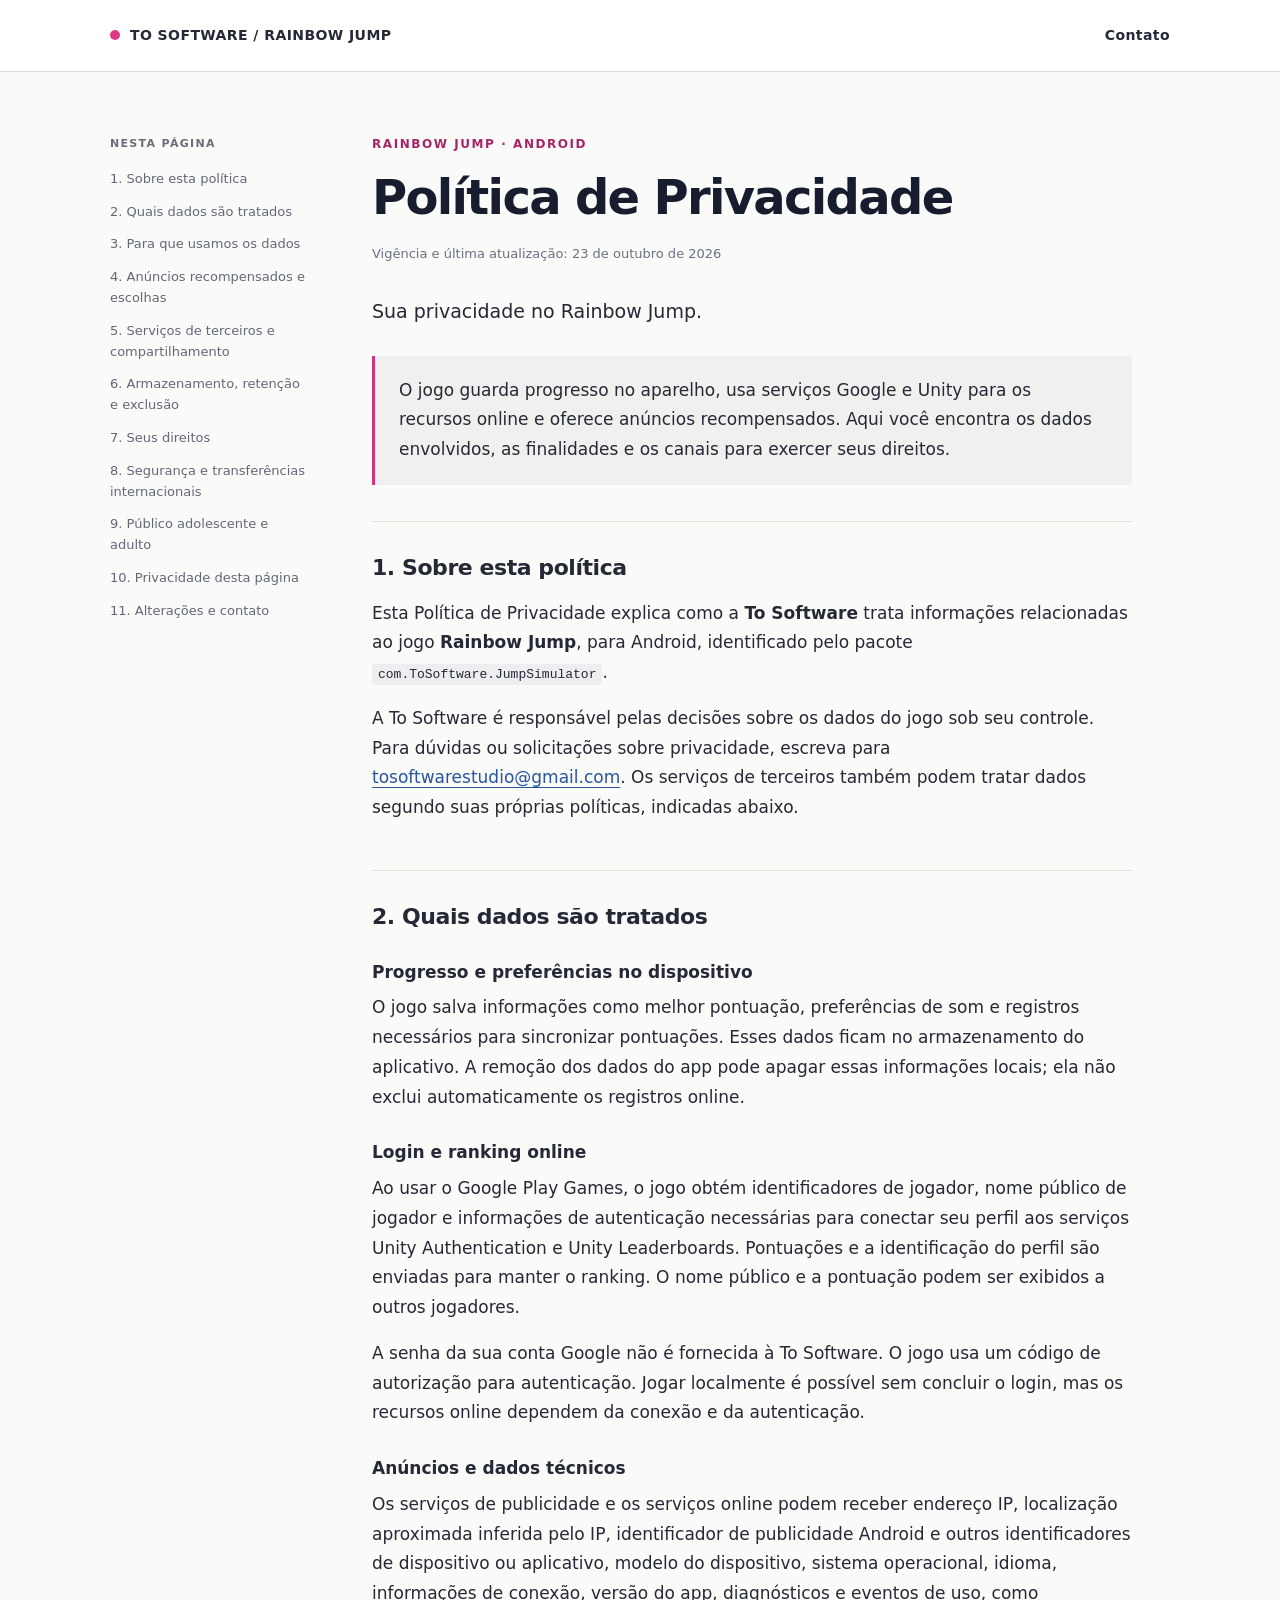
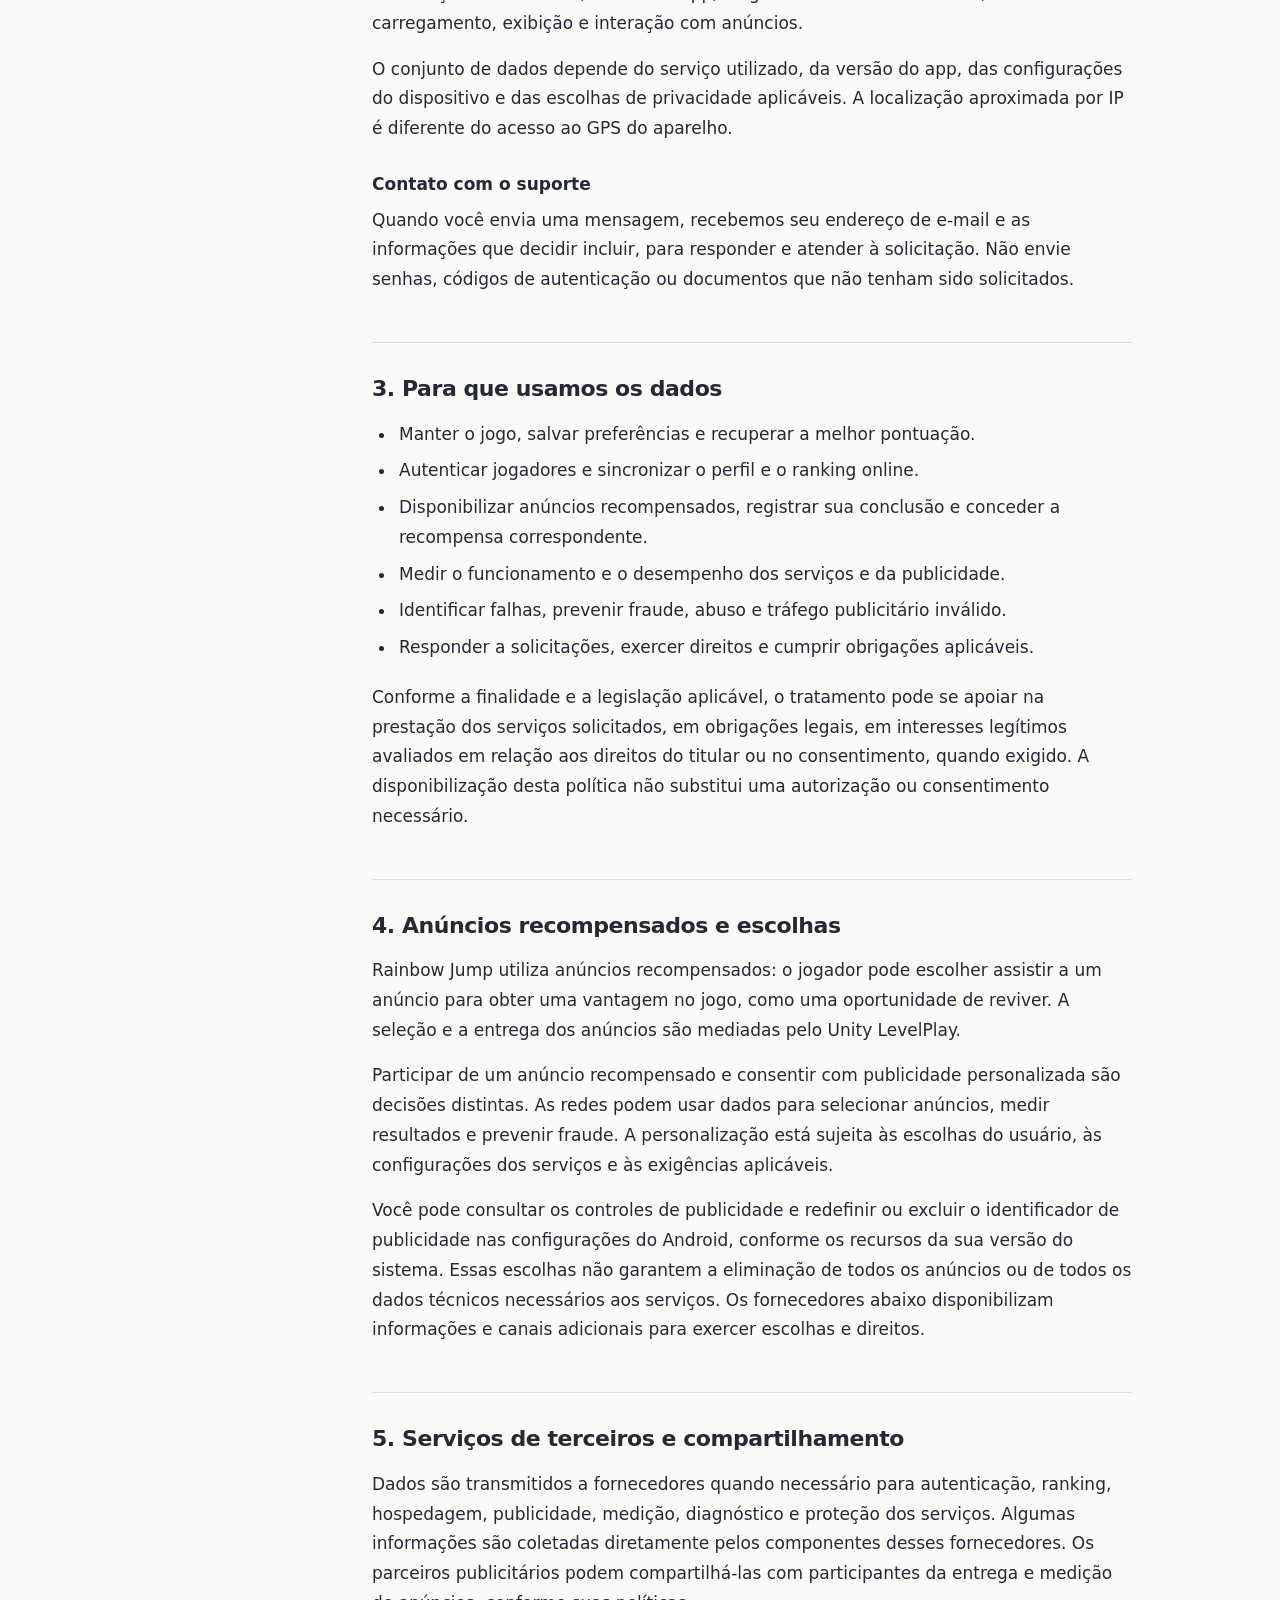
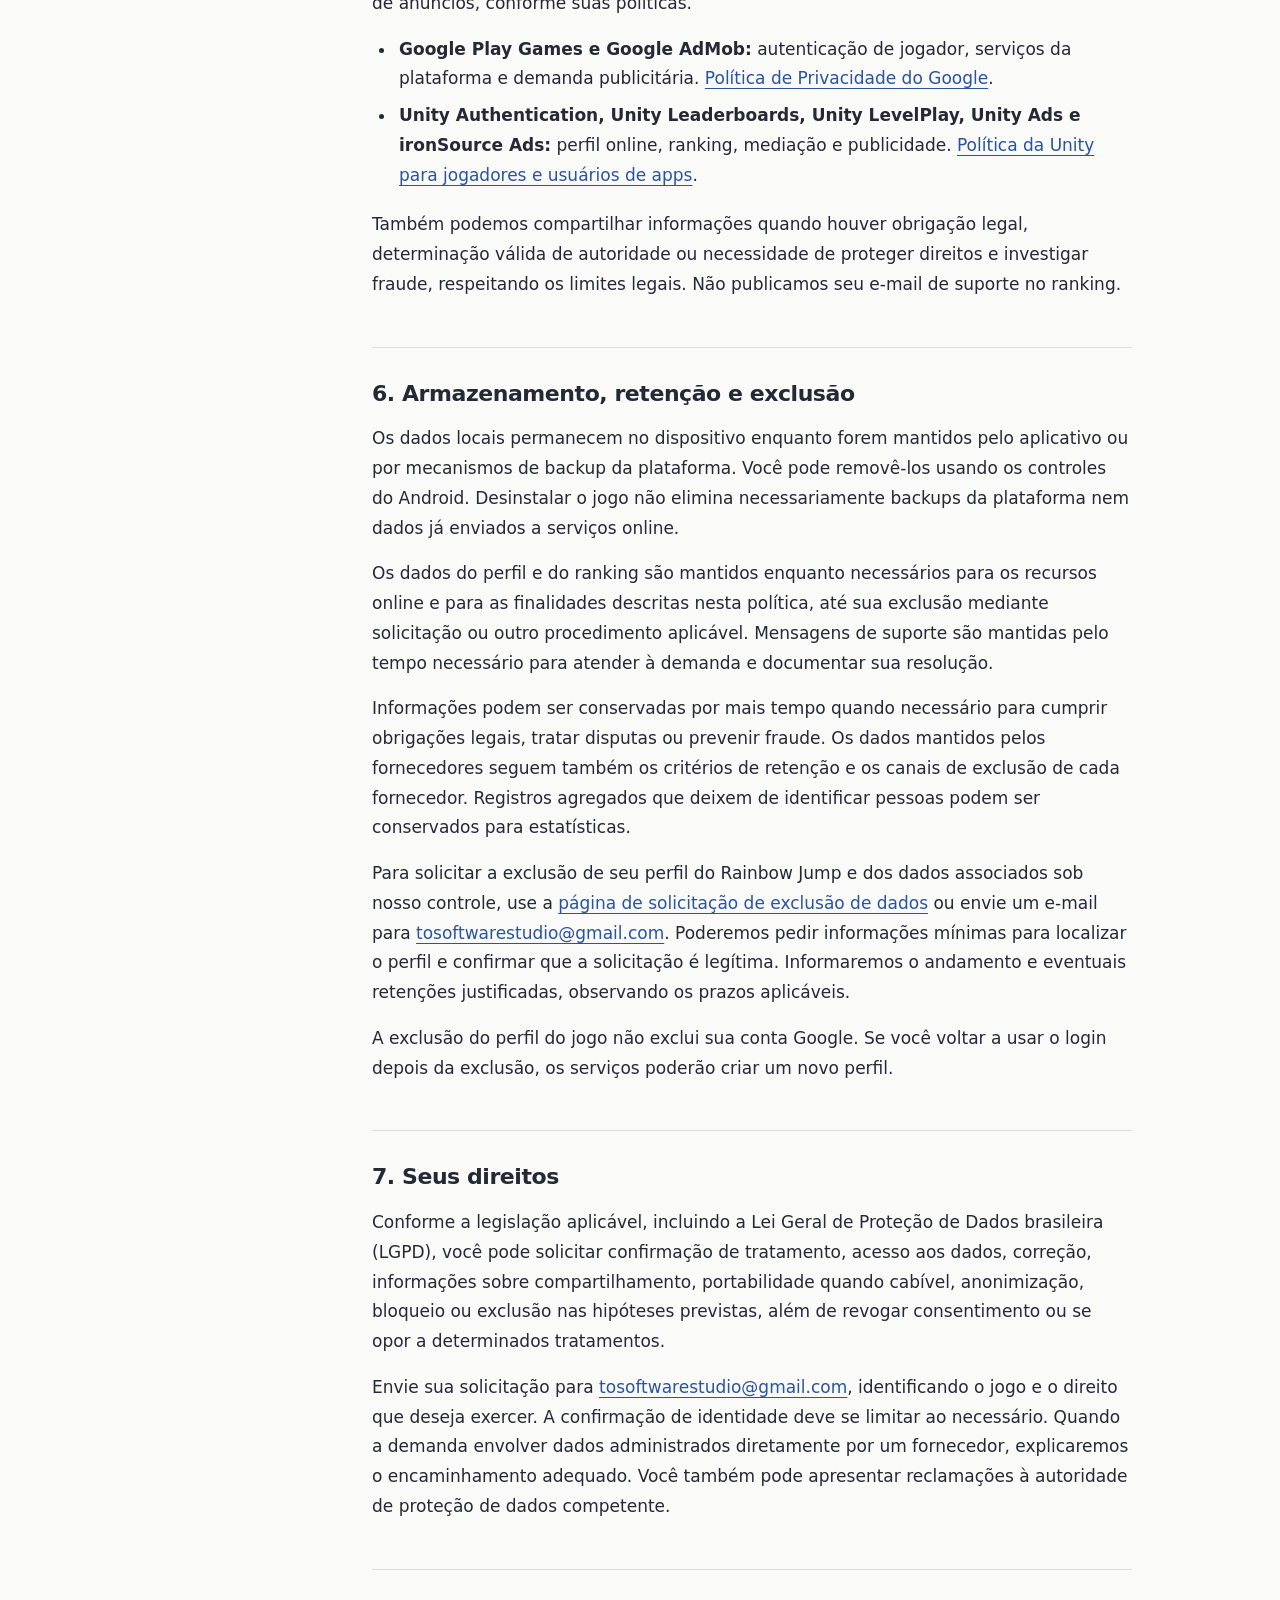
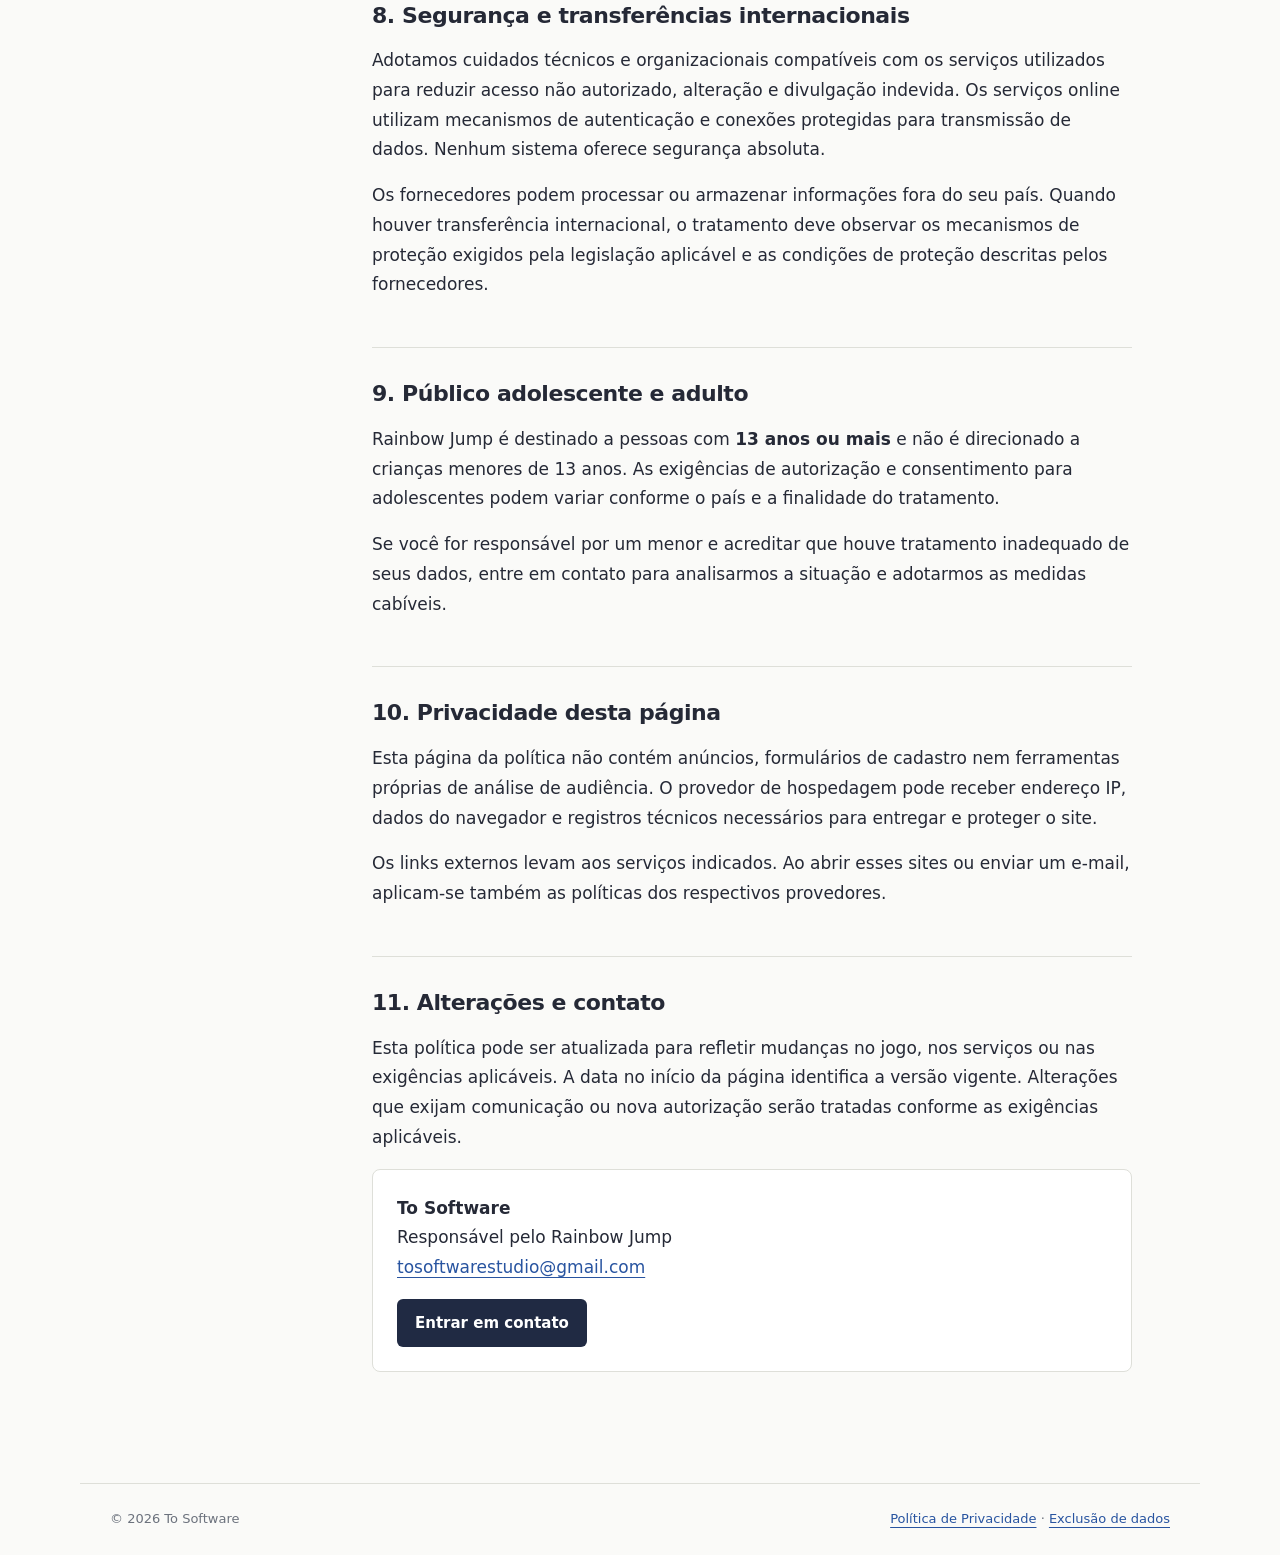
==== index.html @ 2dd80002 "Publish Rainbow Jump privacy policy" ====
<!doctype html><html lang="pt-BR"><head><meta charset="utf-8"><link rel="canonical" href="https://tosoftwarestudio.github.io/rainbow-jump-privacy/"><meta name="viewport" content="width=device-width,initial-scale=1"><meta name="description" content="Política de Privacidade do Rainbow Jump, da To Software. Informações sobre dados, anúncios, login, ranking e exclusão."><meta name="color-scheme" content="light"><title>Política de Privacidade — Rainbow Jump | To Software</title><style>*{box-sizing:border-box}html{scroll-behavior:smooth;scroll-padding-top:24px}body{margin:0;background:#fafaf8;color:#252936;font:17px/1.75 system-ui,-apple-system,BlinkMacSystemFont,"Segoe UI",sans-serif}a{color:#2854a0;text-underline-offset:4px;overflow-wrap:anywhere}a:hover{color:#a62569}a:focus-visible{outline:3px solid #c9277d;outline-offset:4px}header{border-bottom:1px solid #dddeda;background:#fff}.brand{max-width:1120px;margin:auto;padding:23px 30px;display:flex;justify-content:space-between;gap:20px;align-items:center;font-size:14px}.brand>a{color:#252936;text-decoration:none;font-weight:750;letter-spacing:.03em}.dot{display:inline-block;width:10px;height:10px;border-radius:50%;background:#df3989;margin-right:10px}.layout{max-width:1120px;margin:auto;padding:62px 30px 80px;display:grid;grid-template-columns:200px minmax(0,1fr);gap:62px}aside{font-size:13px}aside nav{position:sticky;top:30px}aside p{color:#686d78;font-size:11px;font-weight:700;letter-spacing:.12em;text-transform:uppercase}aside a{display:block;color:#626878;text-decoration:none;margin:12px 0;line-height:1.6}main{max-width:760px;min-width:0}.eyebrow{font-size:12px;letter-spacing:.13em;text-transform:uppercase;font-weight:700;color:#a62569}h1{font-size:clamp(32px,5vw,48px);line-height:1.15;letter-spacing:-.035em;margin:15px 0 18px;color:#171d2e}h2{font-size:22px;line-height:1.35;letter-spacing:-.02em;margin:0 0 16px}h3{font-size:17px;margin:26px 0 6px}.updated{font-size:13px;color:#697080;margin-bottom:30px}.intro{font-size:19px;line-height:1.7}.summary{padding:20px 24px;background:#f0f1ee;border-left:3px solid #cf367f;margin:28px 0 36px}.summary p{margin:0}section{padding:31px 0;border-top:1px solid #dedfd9}p{margin:0 0 16px}ul,ol{padding-left:24px;margin:12px 0 20px}li{padding-left:3px;margin:7px 0}code{font-size:13px;overflow-wrap:anywhere;background:#edeef0;padding:3px 6px;border-radius:4px}.contact{background:#fff;border:1px solid #dedfd9;padding:24px;border-radius:8px}.button{display:inline-block;background:#202a43;color:white!important;padding:11px 18px;border-radius:6px;text-decoration:none;font-size:15px;font-weight:650}.small{font-size:14px;color:#656c78}footer{max-width:1120px;margin:auto;padding:24px 30px;border-top:1px solid #dedfd9;color:#6c727d;font-size:13px;display:flex;justify-content:space-between;gap:20px;flex-wrap:wrap}@media(max-width:800px){.layout{grid-template-columns:1fr;gap:22px;padding-top:34px}aside nav{position:static;display:flex;gap:8px 18px;flex-wrap:wrap}aside p{width:100%;margin-bottom:0}aside a{margin:0;font-size:12px}h2{font-size:21px}.brand{align-items:flex-start}.intro{font-size:18px}}@media(max-width:420px){.brand,.layout,footer{padding-left:20px;padding-right:20px}body{font-size:16px}.brand{font-size:12px}.summary{padding:16px}h1{font-size:35px}.contact{padding:18px}}@media(prefers-reduced-motion:reduce){html{scroll-behavior:auto}}@media print{body{background:#fff;color:#000;font-size:11pt}aside{display:none}.layout{display:block;padding:20px}main{max-width:none}section{break-inside:avoid}.button{background:none;color:#000!important}header,footer{background:#fff}}</style></head><body><header><div class="brand"><a href="/rainbow-jump-privacy/"><span class="dot" aria-hidden="true"></span>TO SOFTWARE <span aria-hidden="true">/</span> RAINBOW JUMP</a><a href="mailto:tosoftwarestudio@gmail.com">Contato</a></div></header><div class="layout"><aside><nav aria-label="Nesta página"><p>Nesta página</p><a href="#responsavel">1. Sobre esta política</a><a href="#dados">2. Quais dados são tratados</a><a href="#finalidades">3. Para que usamos os dados</a><a href="#anuncios">4. Anúncios recompensados e escolhas</a><a href="#terceiros">5. Serviços de terceiros e compartilhamento</a><a href="#retencao">6. Armazenamento, retenção e exclusão</a><a href="#direitos">7. Seus direitos</a><a href="#seguranca">8. Segurança e transferências internacionais</a><a href="#idade">9. Público adolescente e adulto</a><a href="#pagina">10. Privacidade desta página</a><a href="#alteracoes">11. Alterações e contato</a></nav></aside><main id="conteudo"><div class="eyebrow">Rainbow Jump · Android</div><h1>Política de Privacidade</h1><p class="updated">Vigência e última atualização: <time datetime="2026-10-23">23 de outubro de 2026</time></p><p class="intro">Sua privacidade no Rainbow Jump.</p><div class="summary"><p>O jogo guarda progresso no aparelho, usa serviços Google e Unity para os recursos online e oferece anúncios recompensados. Aqui você encontra os dados envolvidos, as finalidades e os canais para exercer seus direitos.</p></div><section id="responsavel"><h2>1. Sobre esta política</h2><p>Esta Política de Privacidade explica como a <strong>To Software</strong> trata informações relacionadas ao jogo <strong>Rainbow Jump</strong>, para Android, identificado pelo pacote <code>com.ToSoftware.JumpSimulator</code>.</p><p>A To Software é responsável pelas decisões sobre os dados do jogo sob seu controle. Para dúvidas ou solicitações sobre privacidade, escreva para <a href="mailto:tosoftwarestudio@gmail.com">tosoftwarestudio@gmail.com</a>. Os serviços de terceiros também podem tratar dados segundo suas próprias políticas, indicadas abaixo.</p></section><section id="dados"><h2>2. Quais dados são tratados</h2><h3>Progresso e preferências no dispositivo</h3><p>O jogo salva informações como melhor pontuação, preferências de som e registros necessários para sincronizar pontuações. Esses dados ficam no armazenamento do aplicativo. A remoção dos dados do app pode apagar essas informações locais; ela não exclui automaticamente os registros online.</p><h3>Login e ranking online</h3><p>Ao usar o Google Play Games, o jogo obtém identificadores de jogador, nome público de jogador e informações de autenticação necessárias para conectar seu perfil aos serviços Unity Authentication e Unity Leaderboards. Pontuações e a identificação do perfil são enviadas para manter o ranking. O nome público e a pontuação podem ser exibidos a outros jogadores.</p><p>A senha da sua conta Google não é fornecida à To Software. O jogo usa um código de autorização para autenticação. Jogar localmente é possível sem concluir o login, mas os recursos online dependem da conexão e da autenticação.</p><h3>Anúncios e dados técnicos</h3><p>Os serviços de publicidade e os serviços online podem receber endereço IP, localização aproximada inferida pelo IP, identificador de publicidade Android e outros identificadores de dispositivo ou aplicativo, modelo do dispositivo, sistema operacional, idioma, informações de conexão, versão do app, diagnósticos e eventos de uso, como carregamento, exibição e interação com anúncios.</p><p>O conjunto de dados depende do serviço utilizado, da versão do app, das configurações do dispositivo e das escolhas de privacidade aplicáveis. A localização aproximada por IP é diferente do acesso ao GPS do aparelho.</p><h3>Contato com o suporte</h3><p>Quando você envia uma mensagem, recebemos seu endereço de e-mail e as informações que decidir incluir, para responder e atender à solicitação. Não envie senhas, códigos de autenticação ou documentos que não tenham sido solicitados.</p></section><section id="finalidades"><h2>3. Para que usamos os dados</h2><ul><li>Manter o jogo, salvar preferências e recuperar a melhor pontuação.</li><li>Autenticar jogadores e sincronizar o perfil e o ranking online.</li><li>Disponibilizar anúncios recompensados, registrar sua conclusão e conceder a recompensa correspondente.</li><li>Medir o funcionamento e o desempenho dos serviços e da publicidade.</li><li>Identificar falhas, prevenir fraude, abuso e tráfego publicitário inválido.</li><li>Responder a solicitações, exercer direitos e cumprir obrigações aplicáveis.</li></ul><p>Conforme a finalidade e a legislação aplicável, o tratamento pode se apoiar na prestação dos serviços solicitados, em obrigações legais, em interesses legítimos avaliados em relação aos direitos do titular ou no consentimento, quando exigido. A disponibilização desta política não substitui uma autorização ou consentimento necessário.</p></section><section id="anuncios"><h2>4. Anúncios recompensados e escolhas</h2><p>Rainbow Jump utiliza anúncios recompensados: o jogador pode escolher assistir a um anúncio para obter uma vantagem no jogo, como uma oportunidade de reviver. A seleção e a entrega dos anúncios são mediadas pelo Unity LevelPlay.</p><p>Participar de um anúncio recompensado e consentir com publicidade personalizada são decisões distintas. As redes podem usar dados para selecionar anúncios, medir resultados e prevenir fraude. A personalização está sujeita às escolhas do usuário, às configurações dos serviços e às exigências aplicáveis.</p><p>Você pode consultar os controles de publicidade e redefinir ou excluir o identificador de publicidade nas configurações do Android, conforme os recursos da sua versão do sistema. Essas escolhas não garantem a eliminação de todos os anúncios ou de todos os dados técnicos necessários aos serviços. Os fornecedores abaixo disponibilizam informações e canais adicionais para exercer escolhas e direitos.</p></section><section id="terceiros"><h2>5. Serviços de terceiros e compartilhamento</h2><p>Dados são transmitidos a fornecedores quando necessário para autenticação, ranking, hospedagem, publicidade, medição, diagnóstico e proteção dos serviços. Algumas informações são coletadas diretamente pelos componentes desses fornecedores. Os parceiros publicitários podem compartilhá-las com participantes da entrega e medição de anúncios, conforme suas políticas.</p><ul><li><strong>Google Play Games e Google AdMob:</strong> autenticação de jogador, serviços da plataforma e demanda publicitária. <a href="https://policies.google.com/privacy">Política de Privacidade do Google</a>.</li><li><strong>Unity Authentication, Unity Leaderboards, Unity LevelPlay, Unity Ads e ironSource Ads:</strong> perfil online, ranking, mediação e publicidade. <a href="https://unity.com/legal/game-player-and-app-user-privacy-policy">Política da Unity para jogadores e usuários de apps</a>.</li></ul><p>Também podemos compartilhar informações quando houver obrigação legal, determinação válida de autoridade ou necessidade de proteger direitos e investigar fraude, respeitando os limites legais. Não publicamos seu e-mail de suporte no ranking.</p></section><section id="retencao"><h2>6. Armazenamento, retenção e exclusão</h2><p>Os dados locais permanecem no dispositivo enquanto forem mantidos pelo aplicativo ou por mecanismos de backup da plataforma. Você pode removê-los usando os controles do Android. Desinstalar o jogo não elimina necessariamente backups da plataforma nem dados já enviados a serviços online.</p><p>Os dados do perfil e do ranking são mantidos enquanto necessários para os recursos online e para as finalidades descritas nesta política, até sua exclusão mediante solicitação ou outro procedimento aplicável. Mensagens de suporte são mantidas pelo tempo necessário para atender à demanda e documentar sua resolução.</p><p>Informações podem ser conservadas por mais tempo quando necessário para cumprir obrigações legais, tratar disputas ou prevenir fraude. Os dados mantidos pelos fornecedores seguem também os critérios de retenção e os canais de exclusão de cada fornecedor. Registros agregados que deixem de identificar pessoas podem ser conservados para estatísticas.</p><p>Para solicitar a exclusão de seu perfil do Rainbow Jump e dos dados associados sob nosso controle, use a <a href="/rainbow-jump-privacy/exclusao-de-dados/">página de solicitação de exclusão de dados</a> ou envie um e-mail para <a href="mailto:tosoftwarestudio@gmail.com?subject=Rainbow%20Jump%20-%20Exclus%C3%A3o%20de%20dados">tosoftwarestudio@gmail.com</a>. Poderemos pedir informações mínimas para localizar o perfil e confirmar que a solicitação é legítima. Informaremos o andamento e eventuais retenções justificadas, observando os prazos aplicáveis.</p><p>A exclusão do perfil do jogo não exclui sua conta Google. Se você voltar a usar o login depois da exclusão, os serviços poderão criar um novo perfil.</p></section><section id="direitos"><h2>7. Seus direitos</h2><p>Conforme a legislação aplicável, incluindo a Lei Geral de Proteção de Dados brasileira (LGPD), você pode solicitar confirmação de tratamento, acesso aos dados, correção, informações sobre compartilhamento, portabilidade quando cabível, anonimização, bloqueio ou exclusão nas hipóteses previstas, além de revogar consentimento ou se opor a determinados tratamentos.</p><p>Envie sua solicitação para <a href="mailto:tosoftwarestudio@gmail.com">tosoftwarestudio@gmail.com</a>, identificando o jogo e o direito que deseja exercer. A confirmação de identidade deve se limitar ao necessário. Quando a demanda envolver dados administrados diretamente por um fornecedor, explicaremos o encaminhamento adequado. Você também pode apresentar reclamações à autoridade de proteção de dados competente.</p></section><section id="seguranca"><h2>8. Segurança e transferências internacionais</h2><p>Adotamos cuidados técnicos e organizacionais compatíveis com os serviços utilizados para reduzir acesso não autorizado, alteração e divulgação indevida. Os serviços online utilizam mecanismos de autenticação e conexões protegidas para transmissão de dados. Nenhum sistema oferece segurança absoluta.</p><p>Os fornecedores podem processar ou armazenar informações fora do seu país. Quando houver transferência internacional, o tratamento deve observar os mecanismos de proteção exigidos pela legislação aplicável e as condições de proteção descritas pelos fornecedores.</p></section><section id="idade"><h2>9. Público adolescente e adulto</h2><p>Rainbow Jump é destinado a pessoas com <strong>13 anos ou mais</strong> e não é direcionado a crianças menores de 13 anos. As exigências de autorização e consentimento para adolescentes podem variar conforme o país e a finalidade do tratamento.</p><p>Se você for responsável por um menor e acreditar que houve tratamento inadequado de seus dados, entre em contato para analisarmos a situação e adotarmos as medidas cabíveis.</p></section><section id="pagina"><h2>10. Privacidade desta página</h2><p>Esta página da política não contém anúncios, formulários de cadastro nem ferramentas próprias de análise de audiência. O provedor de hospedagem pode receber endereço IP, dados do navegador e registros técnicos necessários para entregar e proteger o site.</p><p>Os links externos levam aos serviços indicados. Ao abrir esses sites ou enviar um e-mail, aplicam-se também as políticas dos respectivos provedores.</p></section><section id="alteracoes"><h2>11. Alterações e contato</h2><p>Esta política pode ser atualizada para refletir mudanças no jogo, nos serviços ou nas exigências aplicáveis. A data no início da página identifica a versão vigente. Alterações que exijam comunicação ou nova autorização serão tratadas conforme as exigências aplicáveis.</p><div class="contact"><p><strong>To Software</strong><br>Responsável pelo Rainbow Jump<br><a href="mailto:tosoftwarestudio@gmail.com">tosoftwarestudio@gmail.com</a></p><a class="button" href="mailto:tosoftwarestudio@gmail.com?subject=Rainbow%20Jump%20-%20Privacidade">Entrar em contato</a></div></section></main></div><footer><span>© 2026 To Software</span><span><a href="/rainbow-jump-privacy/">Política de Privacidade</a> · <a href="/rainbow-jump-privacy/exclusao-de-dados/">Exclusão de dados</a></span></footer></body></html>
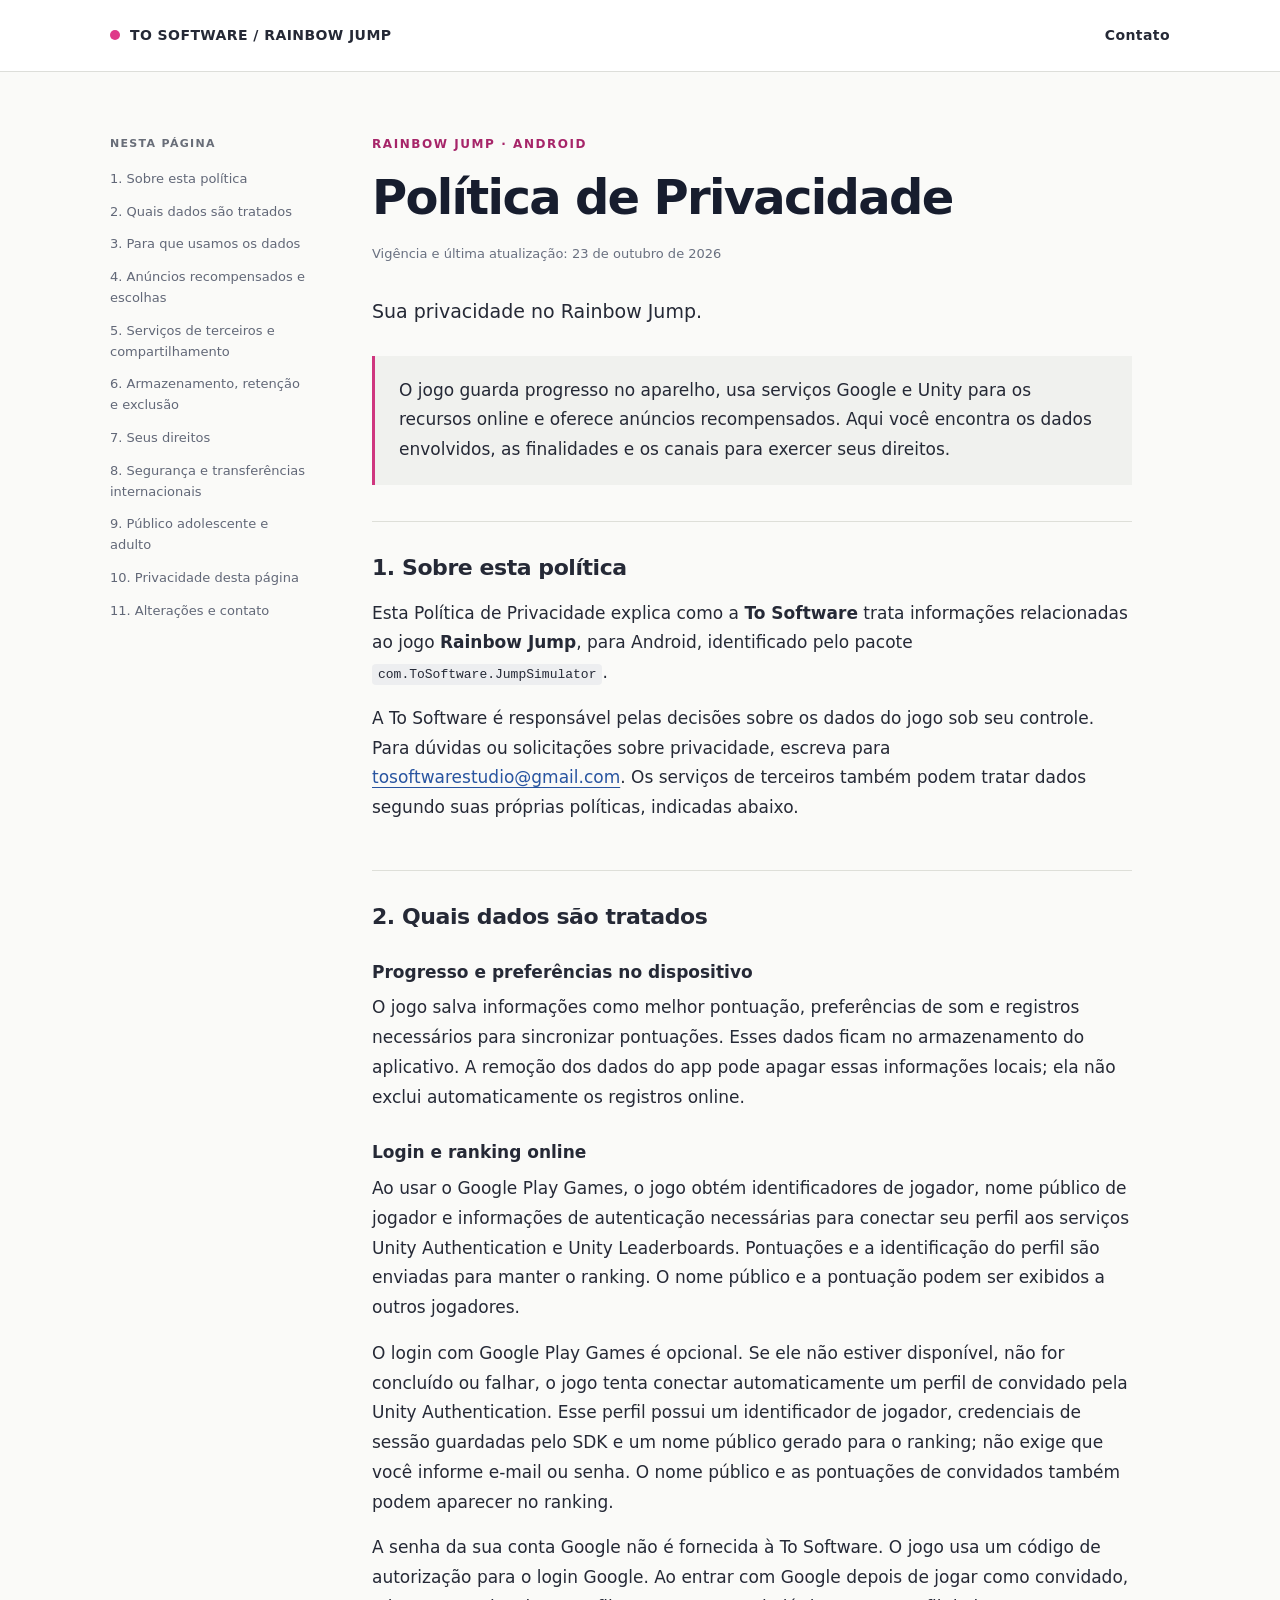
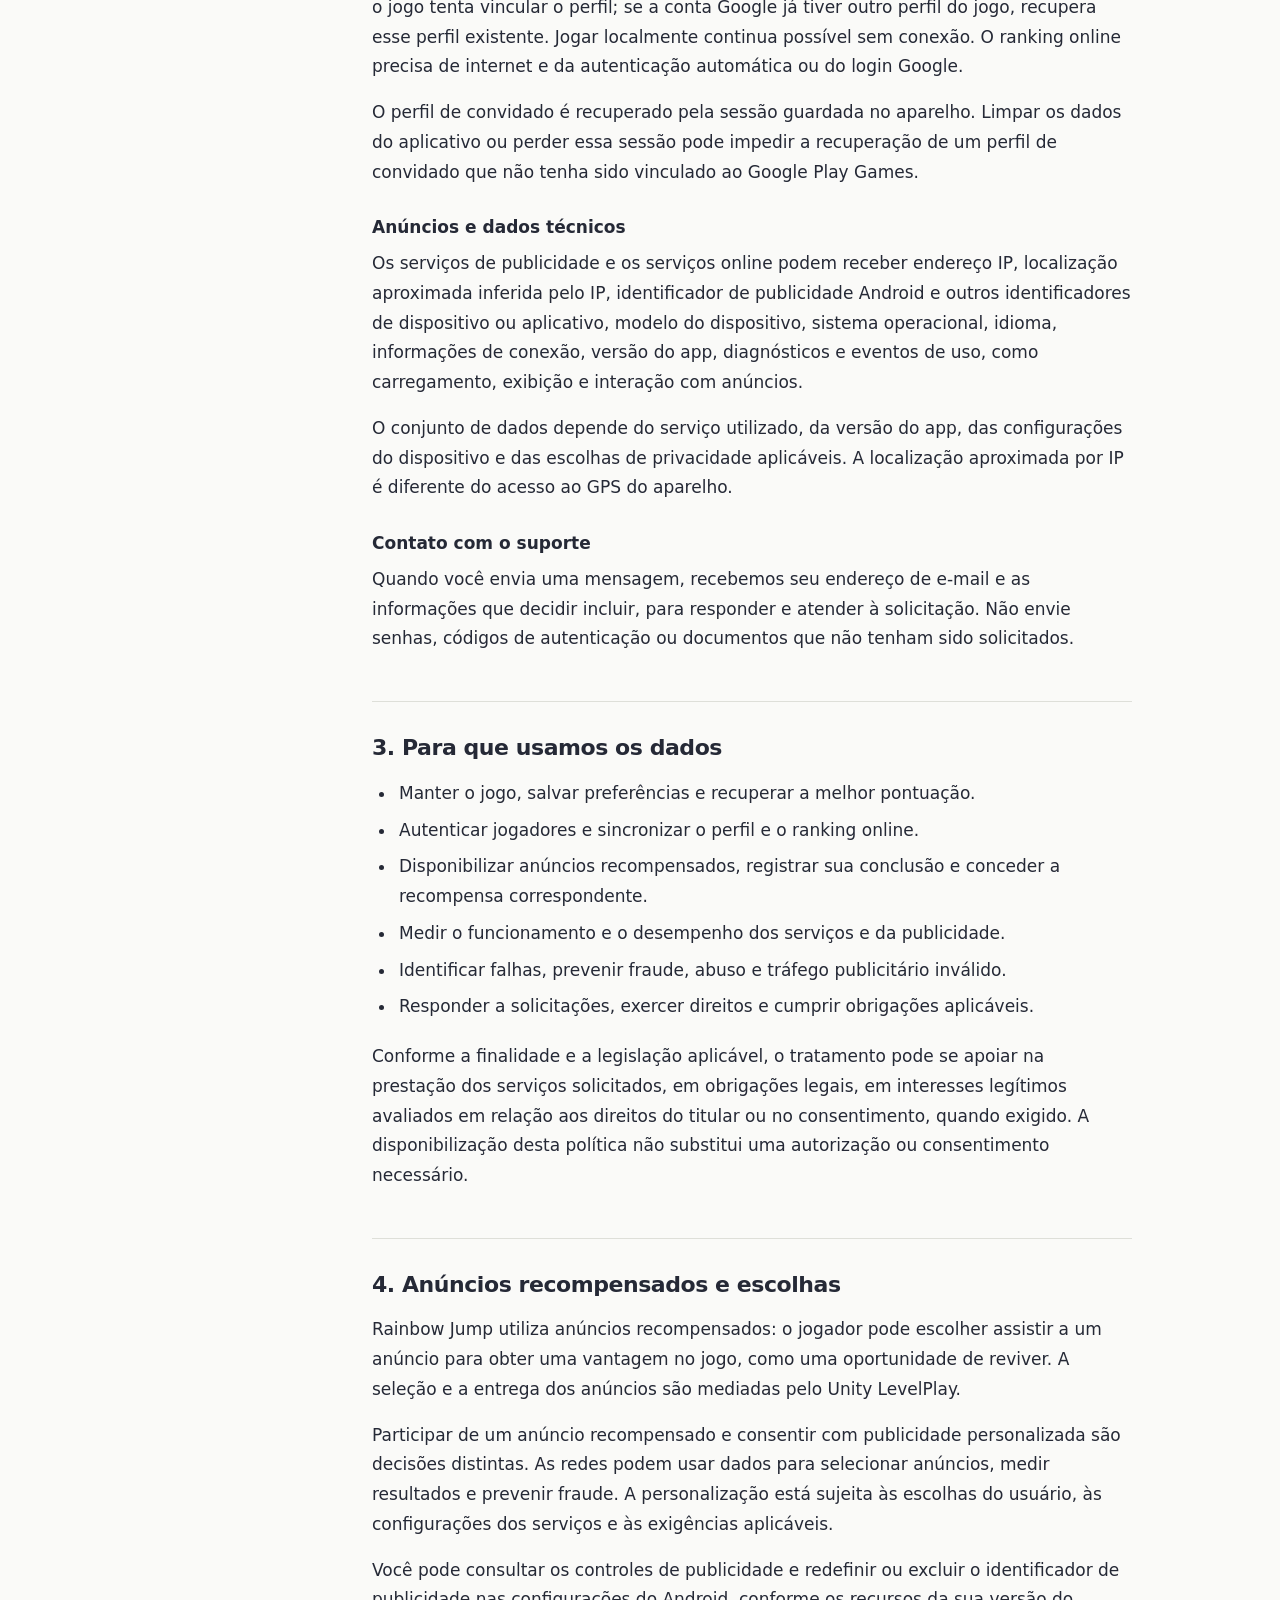
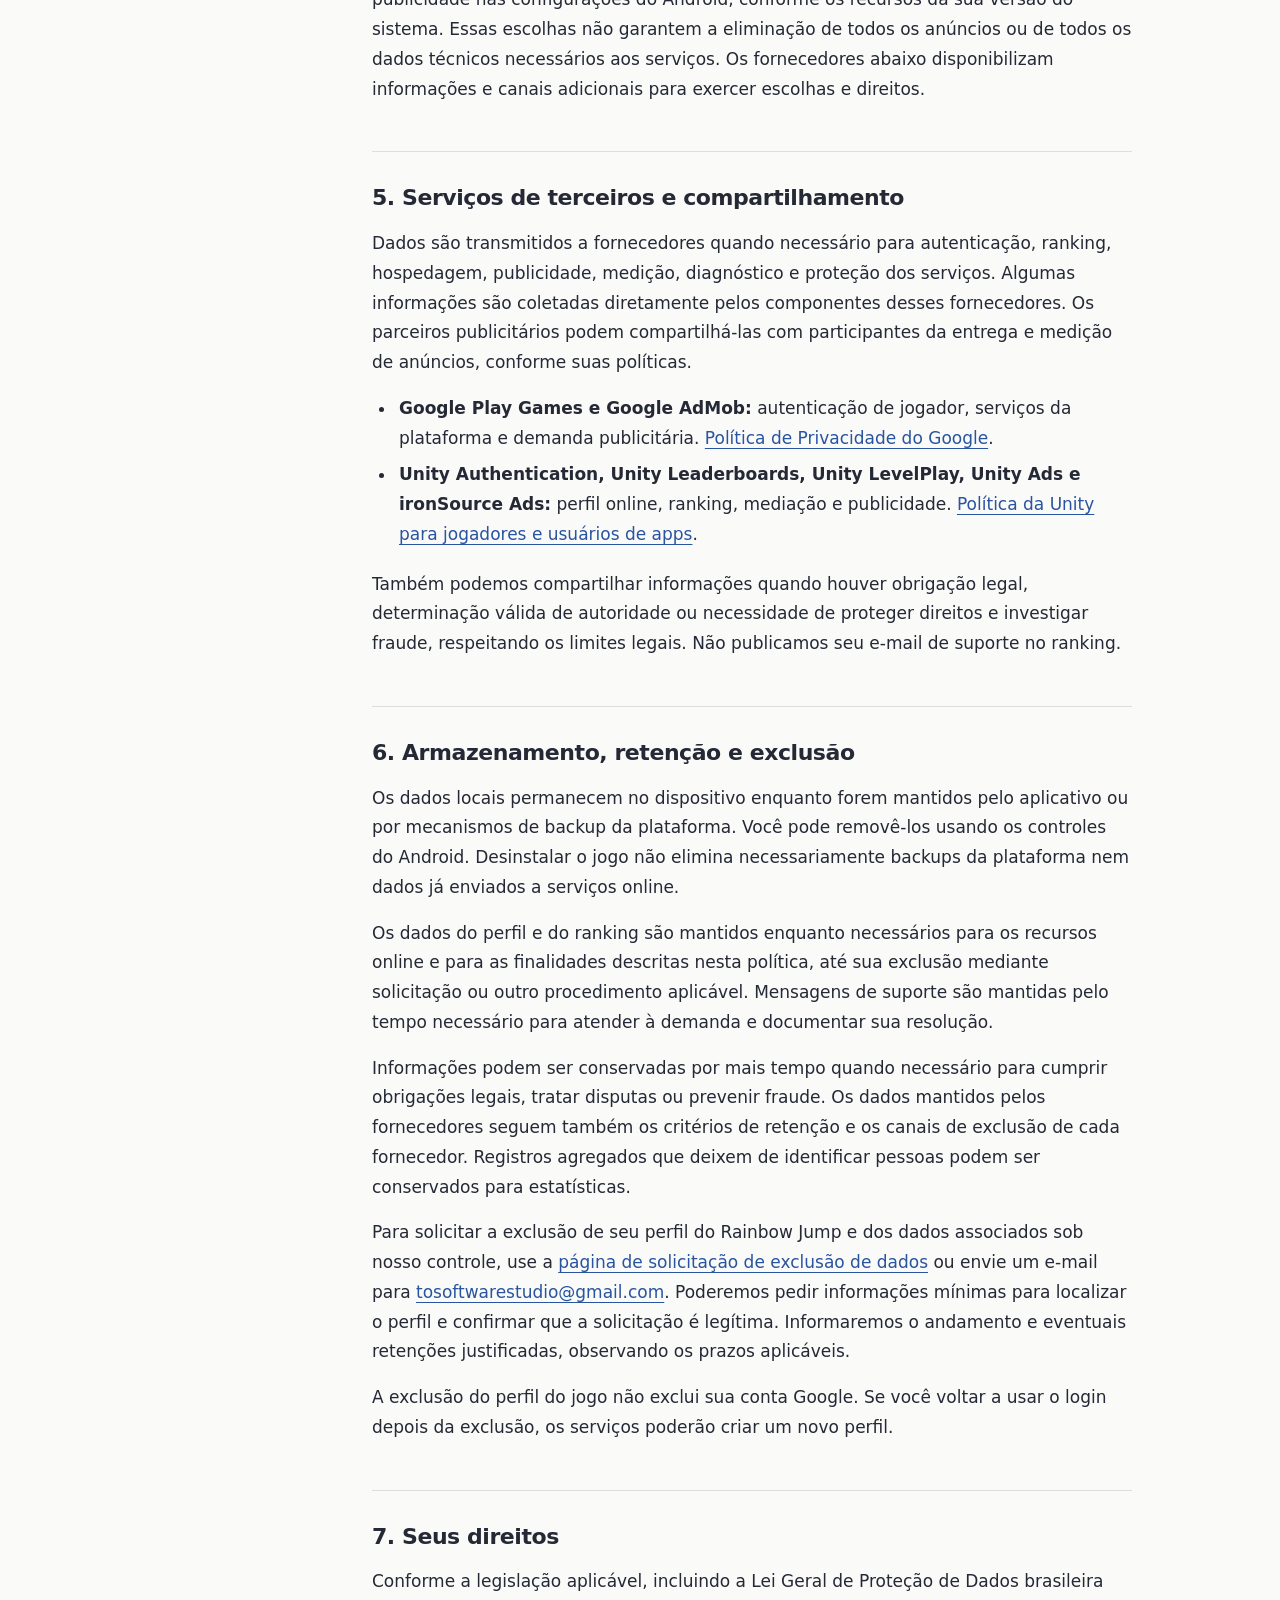
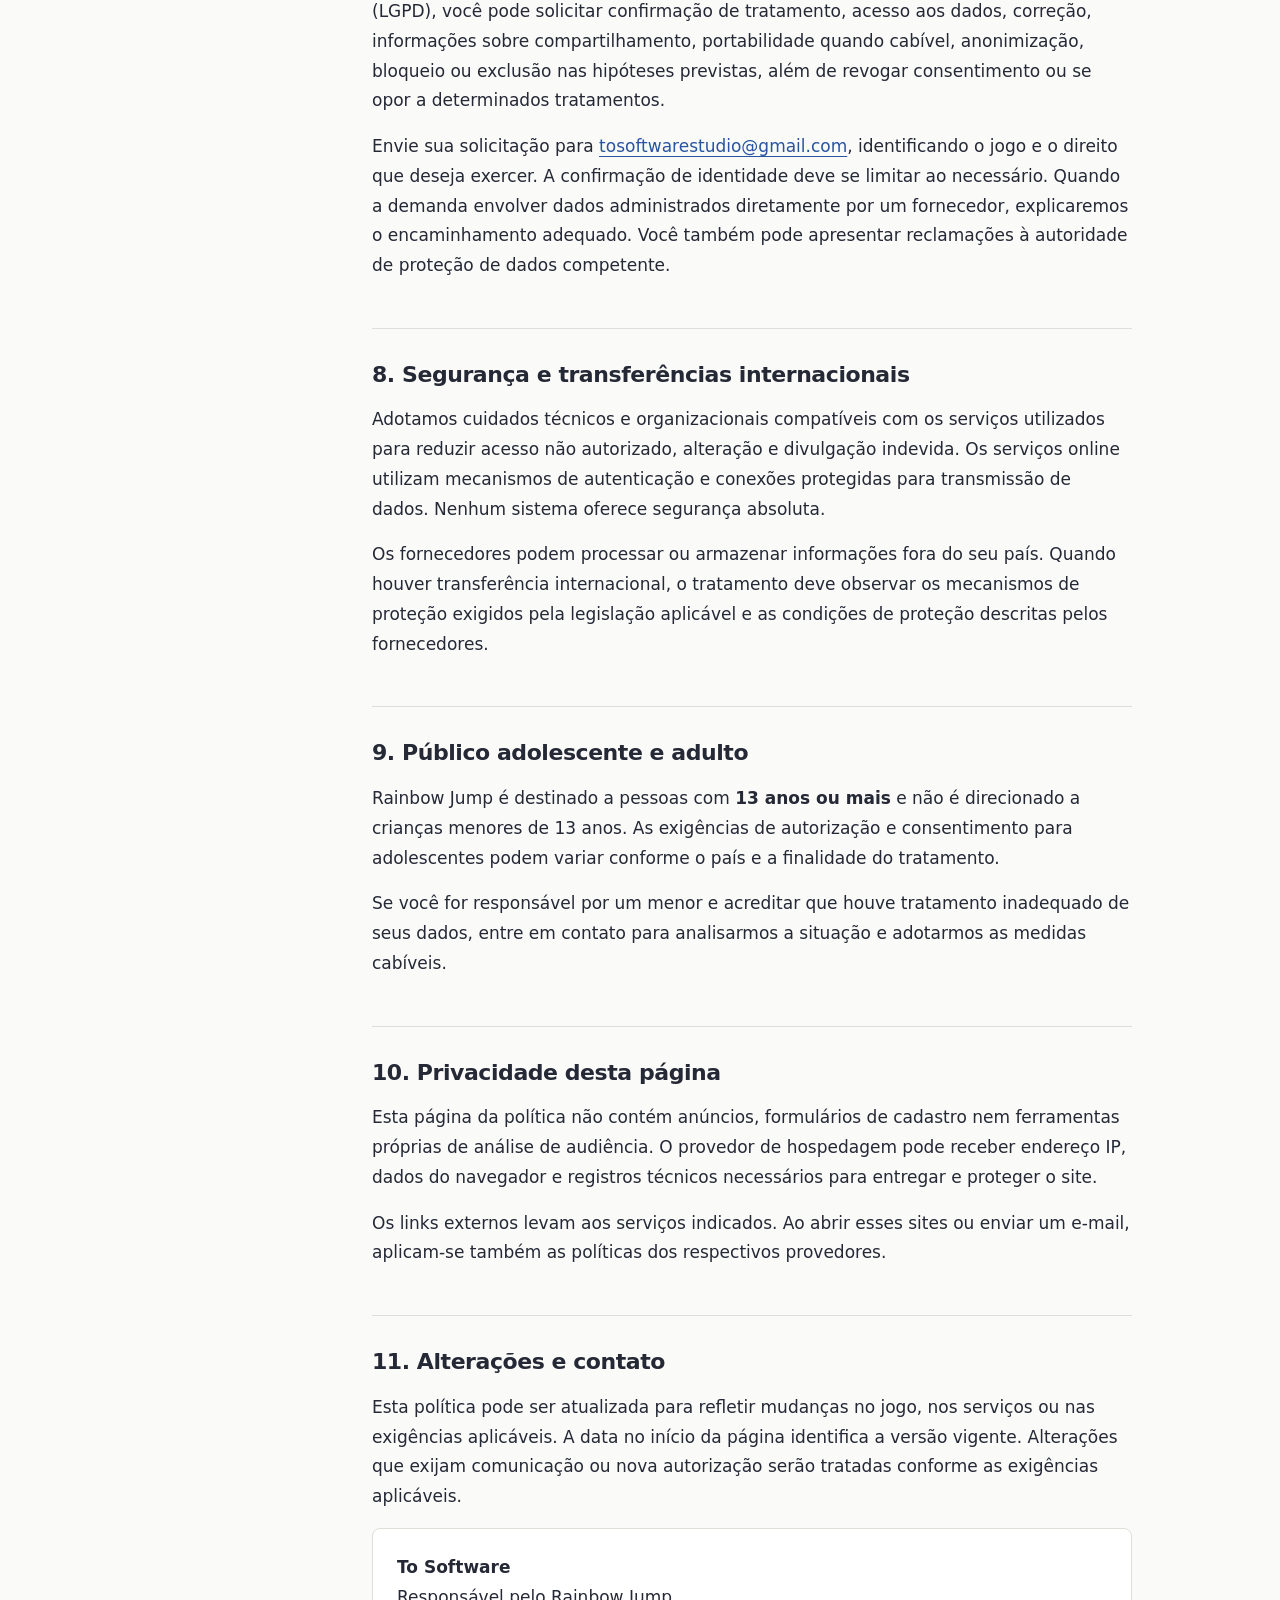
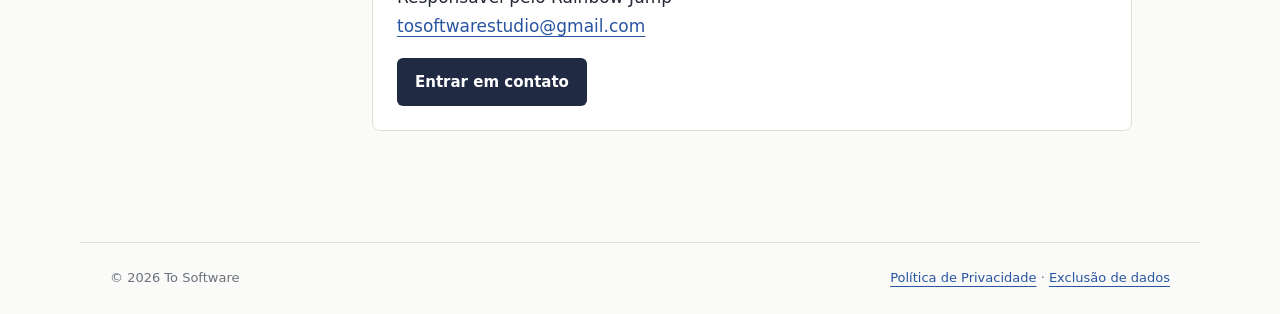
==== commit 709b3eaa: "Explain automatic guest fallback and optional Google linking" ====
--- a/index.html
+++ b/index.html
@@ -1 +1 @@
-<!doctype html><html lang="pt-BR"><head><meta charset="utf-8"><link rel="canonical" href="https://tosoftwarestudio.github.io/rainbow-jump-privacy/"><meta name="viewport" content="width=device-width,initial-scale=1"><meta name="description" content="Política de Privacidade do Rainbow Jump, da To Software. Informações sobre dados, anúncios, login, ranking e exclusão."><meta name="color-scheme" content="light"><title>Política de Privacidade — Rainbow Jump | To Software</title><style>*{box-sizing:border-box}html{scroll-behavior:smooth;scroll-padding-top:24px}body{margin:0;background:#fafaf8;color:#252936;font:17px/1.75 system-ui,-apple-system,BlinkMacSystemFont,"Segoe UI",sans-serif}a{color:#2854a0;text-underline-offset:4px;overflow-wrap:anywhere}a:hover{color:#a62569}a:focus-visible{outline:3px solid #c9277d;outline-offset:4px}header{border-bottom:1px solid #dddeda;background:#fff}.brand{max-width:1120px;margin:auto;padding:23px 30px;display:flex;justify-content:space-between;gap:20px;align-items:center;font-size:14px}.brand>a{color:#252936;text-decoration:none;font-weight:750;letter-spacing:.03em}.dot{display:inline-block;width:10px;height:10px;border-radius:50%;background:#df3989;margin-right:10px}.layout{max-width:1120px;margin:auto;padding:62px 30px 80px;display:grid;grid-template-columns:200px minmax(0,1fr);gap:62px}aside{font-size:13px}aside nav{position:sticky;top:30px}aside p{color:#686d78;font-size:11px;font-weight:700;letter-spacing:.12em;text-transform:uppercase}aside a{display:block;color:#626878;text-decoration:none;margin:12px 0;line-height:1.6}main{max-width:760px;min-width:0}.eyebrow{font-size:12px;letter-spacing:.13em;text-transform:uppercase;font-weight:700;color:#a62569}h1{font-size:clamp(32px,5vw,48px);line-height:1.15;letter-spacing:-.035em;margin:15px 0 18px;color:#171d2e}h2{font-size:22px;line-height:1.35;letter-spacing:-.02em;margin:0 0 16px}h3{font-size:17px;margin:26px 0 6px}.updated{font-size:13px;color:#697080;margin-bottom:30px}.intro{font-size:19px;line-height:1.7}.summary{padding:20px 24px;background:#f0f1ee;border-left:3px solid #cf367f;margin:28px 0 36px}.summary p{margin:0}section{padding:31px 0;border-top:1px solid #dedfd9}p{margin:0 0 16px}ul,ol{padding-left:24px;margin:12px 0 20px}li{padding-left:3px;margin:7px 0}code{font-size:13px;overflow-wrap:anywhere;background:#edeef0;padding:3px 6px;border-radius:4px}.contact{background:#fff;border:1px solid #dedfd9;padding:24px;border-radius:8px}.button{display:inline-block;background:#202a43;color:white!important;padding:11px 18px;border-radius:6px;text-decoration:none;font-size:15px;font-weight:650}.small{font-size:14px;color:#656c78}footer{max-width:1120px;margin:auto;padding:24px 30px;border-top:1px solid #dedfd9;color:#6c727d;font-size:13px;display:flex;justify-content:space-between;gap:20px;flex-wrap:wrap}@media(max-width:800px){.layout{grid-template-columns:1fr;gap:22px;padding-top:34px}aside nav{position:static;display:flex;gap:8px 18px;flex-wrap:wrap}aside p{width:100%;margin-bottom:0}aside a{margin:0;font-size:12px}h2{font-size:21px}.brand{align-items:flex-start}.intro{font-size:18px}}@media(max-width:420px){.brand,.layout,footer{padding-left:20px;padding-right:20px}body{font-size:16px}.brand{font-size:12px}.summary{padding:16px}h1{font-size:35px}.contact{padding:18px}}@media(prefers-reduced-motion:reduce){html{scroll-behavior:auto}}@media print{body{background:#fff;color:#000;font-size:11pt}aside{display:none}.layout{display:block;padding:20px}main{max-width:none}section{break-inside:avoid}.button{background:none;color:#000!important}header,footer{background:#fff}}</style></head><body><header><div class="brand"><a href="/rainbow-jump-privacy/"><span class="dot" aria-hidden="true"></span>TO SOFTWARE <span aria-hidden="true">/</span> RAINBOW JUMP</a><a href="mailto:tosoftwarestudio@gmail.com">Contato</a></div></header><div class="layout"><aside><nav aria-label="Nesta página"><p>Nesta página</p><a href="#responsavel">1. Sobre esta política</a><a href="#dados">2. Quais dados são tratados</a><a href="#finalidades">3. Para que usamos os dados</a><a href="#anuncios">4. Anúncios recompensados e escolhas</a><a href="#terceiros">5. Serviços de terceiros e compartilhamento</a><a href="#retencao">6. Armazenamento, retenção e exclusão</a><a href="#direitos">7. Seus direitos</a><a href="#seguranca">8. Segurança e transferências internacionais</a><a href="#idade">9. Público adolescente e adulto</a><a href="#pagina">10. Privacidade desta página</a><a href="#alteracoes">11. Alterações e contato</a></nav></aside><main id="conteudo"><div class="eyebrow">Rainbow Jump · Android</div><h1>Política de Privacidade</h1><p class="updated">Vigência e última atualização: <time datetime="2026-10-23">23 de outubro de 2026</time></p><p class="intro">Sua privacidade no Rainbow Jump.</p><div class="summary"><p>O jogo guarda progresso no aparelho, usa serviços Google e Unity para os recursos online e oferece anúncios recompensados. Aqui você encontra os dados envolvidos, as finalidades e os canais para exercer seus direitos.</p></div><section id="responsavel"><h2>1. Sobre esta política</h2><p>Esta Política de Privacidade explica como a <strong>To Software</strong> trata informações relacionadas ao jogo <strong>Rainbow Jump</strong>, para Android, identificado pelo pacote <code>com.ToSoftware.JumpSimulator</code>.</p><p>A To Software é responsável pelas decisões sobre os dados do jogo sob seu controle. Para dúvidas ou solicitações sobre privacidade, escreva para <a href="mailto:tosoftwarestudio@gmail.com">tosoftwarestudio@gmail.com</a>. Os serviços de terceiros também podem tratar dados segundo suas próprias políticas, indicadas abaixo.</p></section><section id="dados"><h2>2. Quais dados são tratados</h2><h3>Progresso e preferências no dispositivo</h3><p>O jogo salva informações como melhor pontuação, preferências de som e registros necessários para sincronizar pontuações. Esses dados ficam no armazenamento do aplicativo. A remoção dos dados do app pode apagar essas informações locais; ela não exclui automaticamente os registros online.</p><h3>Login e ranking online</h3><p>Ao usar o Google Play Games, o jogo obtém identificadores de jogador, nome público de jogador e informações de autenticação necessárias para conectar seu perfil aos serviços Unity Authentication e Unity Leaderboards. Pontuações e a identificação do perfil são enviadas para manter o ranking. O nome público e a pontuação podem ser exibidos a outros jogadores.</p><p>A senha da sua conta Google não é fornecida à To Software. O jogo usa um código de autorização para autenticação. Jogar localmente é possível sem concluir o login, mas os recursos online dependem da conexão e da autenticação.</p><h3>Anúncios e dados técnicos</h3><p>Os serviços de publicidade e os serviços online podem receber endereço IP, localização aproximada inferida pelo IP, identificador de publicidade Android e outros identificadores de dispositivo ou aplicativo, modelo do dispositivo, sistema operacional, idioma, informações de conexão, versão do app, diagnósticos e eventos de uso, como carregamento, exibição e interação com anúncios.</p><p>O conjunto de dados depende do serviço utilizado, da versão do app, das configurações do dispositivo e das escolhas de privacidade aplicáveis. A localização aproximada por IP é diferente do acesso ao GPS do aparelho.</p><h3>Contato com o suporte</h3><p>Quando você envia uma mensagem, recebemos seu endereço de e-mail e as informações que decidir incluir, para responder e atender à solicitação. Não envie senhas, códigos de autenticação ou documentos que não tenham sido solicitados.</p></section><section id="finalidades"><h2>3. Para que usamos os dados</h2><ul><li>Manter o jogo, salvar preferências e recuperar a melhor pontuação.</li><li>Autenticar jogadores e sincronizar o perfil e o ranking online.</li><li>Disponibilizar anúncios recompensados, registrar sua conclusão e conceder a recompensa correspondente.</li><li>Medir o funcionamento e o desempenho dos serviços e da publicidade.</li><li>Identificar falhas, prevenir fraude, abuso e tráfego publicitário inválido.</li><li>Responder a solicitações, exercer direitos e cumprir obrigações aplicáveis.</li></ul><p>Conforme a finalidade e a legislação aplicável, o tratamento pode se apoiar na prestação dos serviços solicitados, em obrigações legais, em interesses legítimos avaliados em relação aos direitos do titular ou no consentimento, quando exigido. A disponibilização desta política não substitui uma autorização ou consentimento necessário.</p></section><section id="anuncios"><h2>4. Anúncios recompensados e escolhas</h2><p>Rainbow Jump utiliza anúncios recompensados: o jogador pode escolher assistir a um anúncio para obter uma vantagem no jogo, como uma oportunidade de reviver. A seleção e a entrega dos anúncios são mediadas pelo Unity LevelPlay.</p><p>Participar de um anúncio recompensado e consentir com publicidade personalizada são decisões distintas. As redes podem usar dados para selecionar anúncios, medir resultados e prevenir fraude. A personalização está sujeita às escolhas do usuário, às configurações dos serviços e às exigências aplicáveis.</p><p>Você pode consultar os controles de publicidade e redefinir ou excluir o identificador de publicidade nas configurações do Android, conforme os recursos da sua versão do sistema. Essas escolhas não garantem a eliminação de todos os anúncios ou de todos os dados técnicos necessários aos serviços. Os fornecedores abaixo disponibilizam informações e canais adicionais para exercer escolhas e direitos.</p></section><section id="terceiros"><h2>5. Serviços de terceiros e compartilhamento</h2><p>Dados são transmitidos a fornecedores quando necessário para autenticação, ranking, hospedagem, publicidade, medição, diagnóstico e proteção dos serviços. Algumas informações são coletadas diretamente pelos componentes desses fornecedores. Os parceiros publicitários podem compartilhá-las com participantes da entrega e medição de anúncios, conforme suas políticas.</p><ul><li><strong>Google Play Games e Google AdMob:</strong> autenticação de jogador, serviços da plataforma e demanda publicitária. <a href="https://policies.google.com/privacy">Política de Privacidade do Google</a>.</li><li><strong>Unity Authentication, Unity Leaderboards, Unity LevelPlay, Unity Ads e ironSource Ads:</strong> perfil online, ranking, mediação e publicidade. <a href="https://unity.com/legal/game-player-and-app-user-privacy-policy">Política da Unity para jogadores e usuários de apps</a>.</li></ul><p>Também podemos compartilhar informações quando houver obrigação legal, determinação válida de autoridade ou necessidade de proteger direitos e investigar fraude, respeitando os limites legais. Não publicamos seu e-mail de suporte no ranking.</p></section><section id="retencao"><h2>6. Armazenamento, retenção e exclusão</h2><p>Os dados locais permanecem no dispositivo enquanto forem mantidos pelo aplicativo ou por mecanismos de backup da plataforma. Você pode removê-los usando os controles do Android. Desinstalar o jogo não elimina necessariamente backups da plataforma nem dados já enviados a serviços online.</p><p>Os dados do perfil e do ranking são mantidos enquanto necessários para os recursos online e para as finalidades descritas nesta política, até sua exclusão mediante solicitação ou outro procedimento aplicável. Mensagens de suporte são mantidas pelo tempo necessário para atender à demanda e documentar sua resolução.</p><p>Informações podem ser conservadas por mais tempo quando necessário para cumprir obrigações legais, tratar disputas ou prevenir fraude. Os dados mantidos pelos fornecedores seguem também os critérios de retenção e os canais de exclusão de cada fornecedor. Registros agregados que deixem de identificar pessoas podem ser conservados para estatísticas.</p><p>Para solicitar a exclusão de seu perfil do Rainbow Jump e dos dados associados sob nosso controle, use a <a href="/rainbow-jump-privacy/exclusao-de-dados/">página de solicitação de exclusão de dados</a> ou envie um e-mail para <a href="mailto:tosoftwarestudio@gmail.com?subject=Rainbow%20Jump%20-%20Exclus%C3%A3o%20de%20dados">tosoftwarestudio@gmail.com</a>. Poderemos pedir informações mínimas para localizar o perfil e confirmar que a solicitação é legítima. Informaremos o andamento e eventuais retenções justificadas, observando os prazos aplicáveis.</p><p>A exclusão do perfil do jogo não exclui sua conta Google. Se você voltar a usar o login depois da exclusão, os serviços poderão criar um novo perfil.</p></section><section id="direitos"><h2>7. Seus direitos</h2><p>Conforme a legislação aplicável, incluindo a Lei Geral de Proteção de Dados brasileira (LGPD), você pode solicitar confirmação de tratamento, acesso aos dados, correção, informações sobre compartilhamento, portabilidade quando cabível, anonimização, bloqueio ou exclusão nas hipóteses previstas, além de revogar consentimento ou se opor a determinados tratamentos.</p><p>Envie sua solicitação para <a href="mailto:tosoftwarestudio@gmail.com">tosoftwarestudio@gmail.com</a>, identificando o jogo e o direito que deseja exercer. A confirmação de identidade deve se limitar ao necessário. Quando a demanda envolver dados administrados diretamente por um fornecedor, explicaremos o encaminhamento adequado. Você também pode apresentar reclamações à autoridade de proteção de dados competente.</p></section><section id="seguranca"><h2>8. Segurança e transferências internacionais</h2><p>Adotamos cuidados técnicos e organizacionais compatíveis com os serviços utilizados para reduzir acesso não autorizado, alteração e divulgação indevida. Os serviços online utilizam mecanismos de autenticação e conexões protegidas para transmissão de dados. Nenhum sistema oferece segurança absoluta.</p><p>Os fornecedores podem processar ou armazenar informações fora do seu país. Quando houver transferência internacional, o tratamento deve observar os mecanismos de proteção exigidos pela legislação aplicável e as condições de proteção descritas pelos fornecedores.</p></section><section id="idade"><h2>9. Público adolescente e adulto</h2><p>Rainbow Jump é destinado a pessoas com <strong>13 anos ou mais</strong> e não é direcionado a crianças menores de 13 anos. As exigências de autorização e consentimento para adolescentes podem variar conforme o país e a finalidade do tratamento.</p><p>Se você for responsável por um menor e acreditar que houve tratamento inadequado de seus dados, entre em contato para analisarmos a situação e adotarmos as medidas cabíveis.</p></section><section id="pagina"><h2>10. Privacidade desta página</h2><p>Esta página da política não contém anúncios, formulários de cadastro nem ferramentas próprias de análise de audiência. O provedor de hospedagem pode receber endereço IP, dados do navegador e registros técnicos necessários para entregar e proteger o site.</p><p>Os links externos levam aos serviços indicados. Ao abrir esses sites ou enviar um e-mail, aplicam-se também as políticas dos respectivos provedores.</p></section><section id="alteracoes"><h2>11. Alterações e contato</h2><p>Esta política pode ser atualizada para refletir mudanças no jogo, nos serviços ou nas exigências aplicáveis. A data no início da página identifica a versão vigente. Alterações que exijam comunicação ou nova autorização serão tratadas conforme as exigências aplicáveis.</p><div class="contact"><p><strong>To Software</strong><br>Responsável pelo Rainbow Jump<br><a href="mailto:tosoftwarestudio@gmail.com">tosoftwarestudio@gmail.com</a></p><a class="button" href="mailto:tosoftwarestudio@gmail.com?subject=Rainbow%20Jump%20-%20Privacidade">Entrar em contato</a></div></section></main></div><footer><span>© 2026 To Software</span><span><a href="/rainbow-jump-privacy/">Política de Privacidade</a> · <a href="/rainbow-jump-privacy/exclusao-de-dados/">Exclusão de dados</a></span></footer></body></html>+<!doctype html><html lang="pt-BR"><head><meta charset="utf-8"><link rel="canonical" href="https://tosoftwarestudio.github.io/rainbow-jump-privacy/"><meta name="viewport" content="width=device-width,initial-scale=1"><meta name="description" content="Política de Privacidade do Rainbow Jump, da To Software. Informações sobre dados, anúncios, login, ranking e exclusão."><meta name="color-scheme" content="light"><title>Política de Privacidade — Rainbow Jump | To Software</title><style>*{box-sizing:border-box}html{scroll-behavior:smooth;scroll-padding-top:24px}body{margin:0;background:#fafaf8;color:#252936;font:17px/1.75 system-ui,-apple-system,BlinkMacSystemFont,"Segoe UI",sans-serif}a{color:#2854a0;text-underline-offset:4px;overflow-wrap:anywhere}a:hover{color:#a62569}a:focus-visible{outline:3px solid #c9277d;outline-offset:4px}header{border-bottom:1px solid #dddeda;background:#fff}.brand{max-width:1120px;margin:auto;padding:23px 30px;display:flex;justify-content:space-between;gap:20px;align-items:center;font-size:14px}.brand>a{color:#252936;text-decoration:none;font-weight:750;letter-spacing:.03em}.dot{display:inline-block;width:10px;height:10px;border-radius:50%;background:#df3989;margin-right:10px}.layout{max-width:1120px;margin:auto;padding:62px 30px 80px;display:grid;grid-template-columns:200px minmax(0,1fr);gap:62px}aside{font-size:13px}aside nav{position:sticky;top:30px}aside p{color:#686d78;font-size:11px;font-weight:700;letter-spacing:.12em;text-transform:uppercase}aside a{display:block;color:#626878;text-decoration:none;margin:12px 0;line-height:1.6}main{max-width:760px;min-width:0}.eyebrow{font-size:12px;letter-spacing:.13em;text-transform:uppercase;font-weight:700;color:#a62569}h1{font-size:clamp(32px,5vw,48px);line-height:1.15;letter-spacing:-.035em;margin:15px 0 18px;color:#171d2e}h2{font-size:22px;line-height:1.35;letter-spacing:-.02em;margin:0 0 16px}h3{font-size:17px;margin:26px 0 6px}.updated{font-size:13px;color:#697080;margin-bottom:30px}.intro{font-size:19px;line-height:1.7}.summary{padding:20px 24px;background:#f0f1ee;border-left:3px solid #cf367f;margin:28px 0 36px}.summary p{margin:0}section{padding:31px 0;border-top:1px solid #dedfd9}p{margin:0 0 16px}ul,ol{padding-left:24px;margin:12px 0 20px}li{padding-left:3px;margin:7px 0}code{font-size:13px;overflow-wrap:anywhere;background:#edeef0;padding:3px 6px;border-radius:4px}.contact{background:#fff;border:1px solid #dedfd9;padding:24px;border-radius:8px}.button{display:inline-block;background:#202a43;color:white!important;padding:11px 18px;border-radius:6px;text-decoration:none;font-size:15px;font-weight:650}.small{font-size:14px;color:#656c78}footer{max-width:1120px;margin:auto;padding:24px 30px;border-top:1px solid #dedfd9;color:#6c727d;font-size:13px;display:flex;justify-content:space-between;gap:20px;flex-wrap:wrap}@media(max-width:800px){.layout{grid-template-columns:1fr;gap:22px;padding-top:34px}aside nav{position:static;display:flex;gap:8px 18px;flex-wrap:wrap}aside p{width:100%;margin-bottom:0}aside a{margin:0;font-size:12px}h2{font-size:21px}.brand{align-items:flex-start}.intro{font-size:18px}}@media(max-width:420px){.brand,.layout,footer{padding-left:20px;padding-right:20px}body{font-size:16px}.brand{font-size:12px}.summary{padding:16px}h1{font-size:35px}.contact{padding:18px}}@media(prefers-reduced-motion:reduce){html{scroll-behavior:auto}}@media print{body{background:#fff;color:#000;font-size:11pt}aside{display:none}.layout{display:block;padding:20px}main{max-width:none}section{break-inside:avoid}.button{background:none;color:#000!important}header,footer{background:#fff}}</style></head><body><header><div class="brand"><a href="/rainbow-jump-privacy/"><span class="dot" aria-hidden="true"></span>TO SOFTWARE <span aria-hidden="true">/</span> RAINBOW JUMP</a><a href="mailto:tosoftwarestudio@gmail.com">Contato</a></div></header><div class="layout"><aside><nav aria-label="Nesta página"><p>Nesta página</p><a href="#responsavel">1. Sobre esta política</a><a href="#dados">2. Quais dados são tratados</a><a href="#finalidades">3. Para que usamos os dados</a><a href="#anuncios">4. Anúncios recompensados e escolhas</a><a href="#terceiros">5. Serviços de terceiros e compartilhamento</a><a href="#retencao">6. Armazenamento, retenção e exclusão</a><a href="#direitos">7. Seus direitos</a><a href="#seguranca">8. Segurança e transferências internacionais</a><a href="#idade">9. Público adolescente e adulto</a><a href="#pagina">10. Privacidade desta página</a><a href="#alteracoes">11. Alterações e contato</a></nav></aside><main id="conteudo"><div class="eyebrow">Rainbow Jump · Android</div><h1>Política de Privacidade</h1><p class="updated">Vigência e última atualização: <time datetime="2026-10-23">23 de outubro de 2026</time></p><p class="intro">Sua privacidade no Rainbow Jump.</p><div class="summary"><p>O jogo guarda progresso no aparelho, usa serviços Google e Unity para os recursos online e oferece anúncios recompensados. Aqui você encontra os dados envolvidos, as finalidades e os canais para exercer seus direitos.</p></div><section id="responsavel"><h2>1. Sobre esta política</h2><p>Esta Política de Privacidade explica como a <strong>To Software</strong> trata informações relacionadas ao jogo <strong>Rainbow Jump</strong>, para Android, identificado pelo pacote <code>com.ToSoftware.JumpSimulator</code>.</p><p>A To Software é responsável pelas decisões sobre os dados do jogo sob seu controle. Para dúvidas ou solicitações sobre privacidade, escreva para <a href="mailto:tosoftwarestudio@gmail.com">tosoftwarestudio@gmail.com</a>. Os serviços de terceiros também podem tratar dados segundo suas próprias políticas, indicadas abaixo.</p></section><section id="dados"><h2>2. Quais dados são tratados</h2><h3>Progresso e preferências no dispositivo</h3><p>O jogo salva informações como melhor pontuação, preferências de som e registros necessários para sincronizar pontuações. Esses dados ficam no armazenamento do aplicativo. A remoção dos dados do app pode apagar essas informações locais; ela não exclui automaticamente os registros online.</p><h3>Login e ranking online</h3><p>Ao usar o Google Play Games, o jogo obtém identificadores de jogador, nome público de jogador e informações de autenticação necessárias para conectar seu perfil aos serviços Unity Authentication e Unity Leaderboards. Pontuações e a identificação do perfil são enviadas para manter o ranking. O nome público e a pontuação podem ser exibidos a outros jogadores.</p><p>O login com Google Play Games é opcional. Se ele não estiver disponível, não for concluído ou falhar, o jogo tenta conectar automaticamente um perfil de convidado pela Unity Authentication. Esse perfil possui um identificador de jogador, credenciais de sessão guardadas pelo SDK e um nome público gerado para o ranking; não exige que você informe e-mail ou senha. O nome público e as pontuações de convidados também podem aparecer no ranking.</p><p>A senha da sua conta Google não é fornecida à To Software. O jogo usa um código de autorização para o login Google. Ao entrar com Google depois de jogar como convidado, o jogo tenta vincular o perfil; se a conta Google já tiver outro perfil do jogo, recupera esse perfil existente. Jogar localmente continua possível sem conexão. O ranking online precisa de internet e da autenticação automática ou do login Google.</p><p>O perfil de convidado é recuperado pela sessão guardada no aparelho. Limpar os dados do aplicativo ou perder essa sessão pode impedir a recuperação de um perfil de convidado que não tenha sido vinculado ao Google Play Games.</p><h3>Anúncios e dados técnicos</h3><p>Os serviços de publicidade e os serviços online podem receber endereço IP, localização aproximada inferida pelo IP, identificador de publicidade Android e outros identificadores de dispositivo ou aplicativo, modelo do dispositivo, sistema operacional, idioma, informações de conexão, versão do app, diagnósticos e eventos de uso, como carregamento, exibição e interação com anúncios.</p><p>O conjunto de dados depende do serviço utilizado, da versão do app, das configurações do dispositivo e das escolhas de privacidade aplicáveis. A localização aproximada por IP é diferente do acesso ao GPS do aparelho.</p><h3>Contato com o suporte</h3><p>Quando você envia uma mensagem, recebemos seu endereço de e-mail e as informações que decidir incluir, para responder e atender à solicitação. Não envie senhas, códigos de autenticação ou documentos que não tenham sido solicitados.</p></section><section id="finalidades"><h2>3. Para que usamos os dados</h2><ul><li>Manter o jogo, salvar preferências e recuperar a melhor pontuação.</li><li>Autenticar jogadores e sincronizar o perfil e o ranking online.</li><li>Disponibilizar anúncios recompensados, registrar sua conclusão e conceder a recompensa correspondente.</li><li>Medir o funcionamento e o desempenho dos serviços e da publicidade.</li><li>Identificar falhas, prevenir fraude, abuso e tráfego publicitário inválido.</li><li>Responder a solicitações, exercer direitos e cumprir obrigações aplicáveis.</li></ul><p>Conforme a finalidade e a legislação aplicável, o tratamento pode se apoiar na prestação dos serviços solicitados, em obrigações legais, em interesses legítimos avaliados em relação aos direitos do titular ou no consentimento, quando exigido. A disponibilização desta política não substitui uma autorização ou consentimento necessário.</p></section><section id="anuncios"><h2>4. Anúncios recompensados e escolhas</h2><p>Rainbow Jump utiliza anúncios recompensados: o jogador pode escolher assistir a um anúncio para obter uma vantagem no jogo, como uma oportunidade de reviver. A seleção e a entrega dos anúncios são mediadas pelo Unity LevelPlay.</p><p>Participar de um anúncio recompensado e consentir com publicidade personalizada são decisões distintas. As redes podem usar dados para selecionar anúncios, medir resultados e prevenir fraude. A personalização está sujeita às escolhas do usuário, às configurações dos serviços e às exigências aplicáveis.</p><p>Você pode consultar os controles de publicidade e redefinir ou excluir o identificador de publicidade nas configurações do Android, conforme os recursos da sua versão do sistema. Essas escolhas não garantem a eliminação de todos os anúncios ou de todos os dados técnicos necessários aos serviços. Os fornecedores abaixo disponibilizam informações e canais adicionais para exercer escolhas e direitos.</p></section><section id="terceiros"><h2>5. Serviços de terceiros e compartilhamento</h2><p>Dados são transmitidos a fornecedores quando necessário para autenticação, ranking, hospedagem, publicidade, medição, diagnóstico e proteção dos serviços. Algumas informações são coletadas diretamente pelos componentes desses fornecedores. Os parceiros publicitários podem compartilhá-las com participantes da entrega e medição de anúncios, conforme suas políticas.</p><ul><li><strong>Google Play Games e Google AdMob:</strong> autenticação de jogador, serviços da plataforma e demanda publicitária. <a href="https://policies.google.com/privacy">Política de Privacidade do Google</a>.</li><li><strong>Unity Authentication, Unity Leaderboards, Unity LevelPlay, Unity Ads e ironSource Ads:</strong> perfil online, ranking, mediação e publicidade. <a href="https://unity.com/legal/game-player-and-app-user-privacy-policy">Política da Unity para jogadores e usuários de apps</a>.</li></ul><p>Também podemos compartilhar informações quando houver obrigação legal, determinação válida de autoridade ou necessidade de proteger direitos e investigar fraude, respeitando os limites legais. Não publicamos seu e-mail de suporte no ranking.</p></section><section id="retencao"><h2>6. Armazenamento, retenção e exclusão</h2><p>Os dados locais permanecem no dispositivo enquanto forem mantidos pelo aplicativo ou por mecanismos de backup da plataforma. Você pode removê-los usando os controles do Android. Desinstalar o jogo não elimina necessariamente backups da plataforma nem dados já enviados a serviços online.</p><p>Os dados do perfil e do ranking são mantidos enquanto necessários para os recursos online e para as finalidades descritas nesta política, até sua exclusão mediante solicitação ou outro procedimento aplicável. Mensagens de suporte são mantidas pelo tempo necessário para atender à demanda e documentar sua resolução.</p><p>Informações podem ser conservadas por mais tempo quando necessário para cumprir obrigações legais, tratar disputas ou prevenir fraude. Os dados mantidos pelos fornecedores seguem também os critérios de retenção e os canais de exclusão de cada fornecedor. Registros agregados que deixem de identificar pessoas podem ser conservados para estatísticas.</p><p>Para solicitar a exclusão de seu perfil do Rainbow Jump e dos dados associados sob nosso controle, use a <a href="/rainbow-jump-privacy/exclusao-de-dados/">página de solicitação de exclusão de dados</a> ou envie um e-mail para <a href="mailto:tosoftwarestudio@gmail.com?subject=Rainbow%20Jump%20-%20Exclus%C3%A3o%20de%20dados">tosoftwarestudio@gmail.com</a>. Poderemos pedir informações mínimas para localizar o perfil e confirmar que a solicitação é legítima. Informaremos o andamento e eventuais retenções justificadas, observando os prazos aplicáveis.</p><p>A exclusão do perfil do jogo não exclui sua conta Google. Se você voltar a usar o login depois da exclusão, os serviços poderão criar um novo perfil.</p></section><section id="direitos"><h2>7. Seus direitos</h2><p>Conforme a legislação aplicável, incluindo a Lei Geral de Proteção de Dados brasileira (LGPD), você pode solicitar confirmação de tratamento, acesso aos dados, correção, informações sobre compartilhamento, portabilidade quando cabível, anonimização, bloqueio ou exclusão nas hipóteses previstas, além de revogar consentimento ou se opor a determinados tratamentos.</p><p>Envie sua solicitação para <a href="mailto:tosoftwarestudio@gmail.com">tosoftwarestudio@gmail.com</a>, identificando o jogo e o direito que deseja exercer. A confirmação de identidade deve se limitar ao necessário. Quando a demanda envolver dados administrados diretamente por um fornecedor, explicaremos o encaminhamento adequado. Você também pode apresentar reclamações à autoridade de proteção de dados competente.</p></section><section id="seguranca"><h2>8. Segurança e transferências internacionais</h2><p>Adotamos cuidados técnicos e organizacionais compatíveis com os serviços utilizados para reduzir acesso não autorizado, alteração e divulgação indevida. Os serviços online utilizam mecanismos de autenticação e conexões protegidas para transmissão de dados. Nenhum sistema oferece segurança absoluta.</p><p>Os fornecedores podem processar ou armazenar informações fora do seu país. Quando houver transferência internacional, o tratamento deve observar os mecanismos de proteção exigidos pela legislação aplicável e as condições de proteção descritas pelos fornecedores.</p></section><section id="idade"><h2>9. Público adolescente e adulto</h2><p>Rainbow Jump é destinado a pessoas com <strong>13 anos ou mais</strong> e não é direcionado a crianças menores de 13 anos. As exigências de autorização e consentimento para adolescentes podem variar conforme o país e a finalidade do tratamento.</p><p>Se você for responsável por um menor e acreditar que houve tratamento inadequado de seus dados, entre em contato para analisarmos a situação e adotarmos as medidas cabíveis.</p></section><section id="pagina"><h2>10. Privacidade desta página</h2><p>Esta página da política não contém anúncios, formulários de cadastro nem ferramentas próprias de análise de audiência. O provedor de hospedagem pode receber endereço IP, dados do navegador e registros técnicos necessários para entregar e proteger o site.</p><p>Os links externos levam aos serviços indicados. Ao abrir esses sites ou enviar um e-mail, aplicam-se também as políticas dos respectivos provedores.</p></section><section id="alteracoes"><h2>11. Alterações e contato</h2><p>Esta política pode ser atualizada para refletir mudanças no jogo, nos serviços ou nas exigências aplicáveis. A data no início da página identifica a versão vigente. Alterações que exijam comunicação ou nova autorização serão tratadas conforme as exigências aplicáveis.</p><div class="contact"><p><strong>To Software</strong><br>Responsável pelo Rainbow Jump<br><a href="mailto:tosoftwarestudio@gmail.com">tosoftwarestudio@gmail.com</a></p><a class="button" href="mailto:tosoftwarestudio@gmail.com?subject=Rainbow%20Jump%20-%20Privacidade">Entrar em contato</a></div></section></main></div><footer><span>© 2026 To Software</span><span><a href="/rainbow-jump-privacy/">Política de Privacidade</a> · <a href="/rainbow-jump-privacy/exclusao-de-dados/">Exclusão de dados</a></span></footer></body></html>
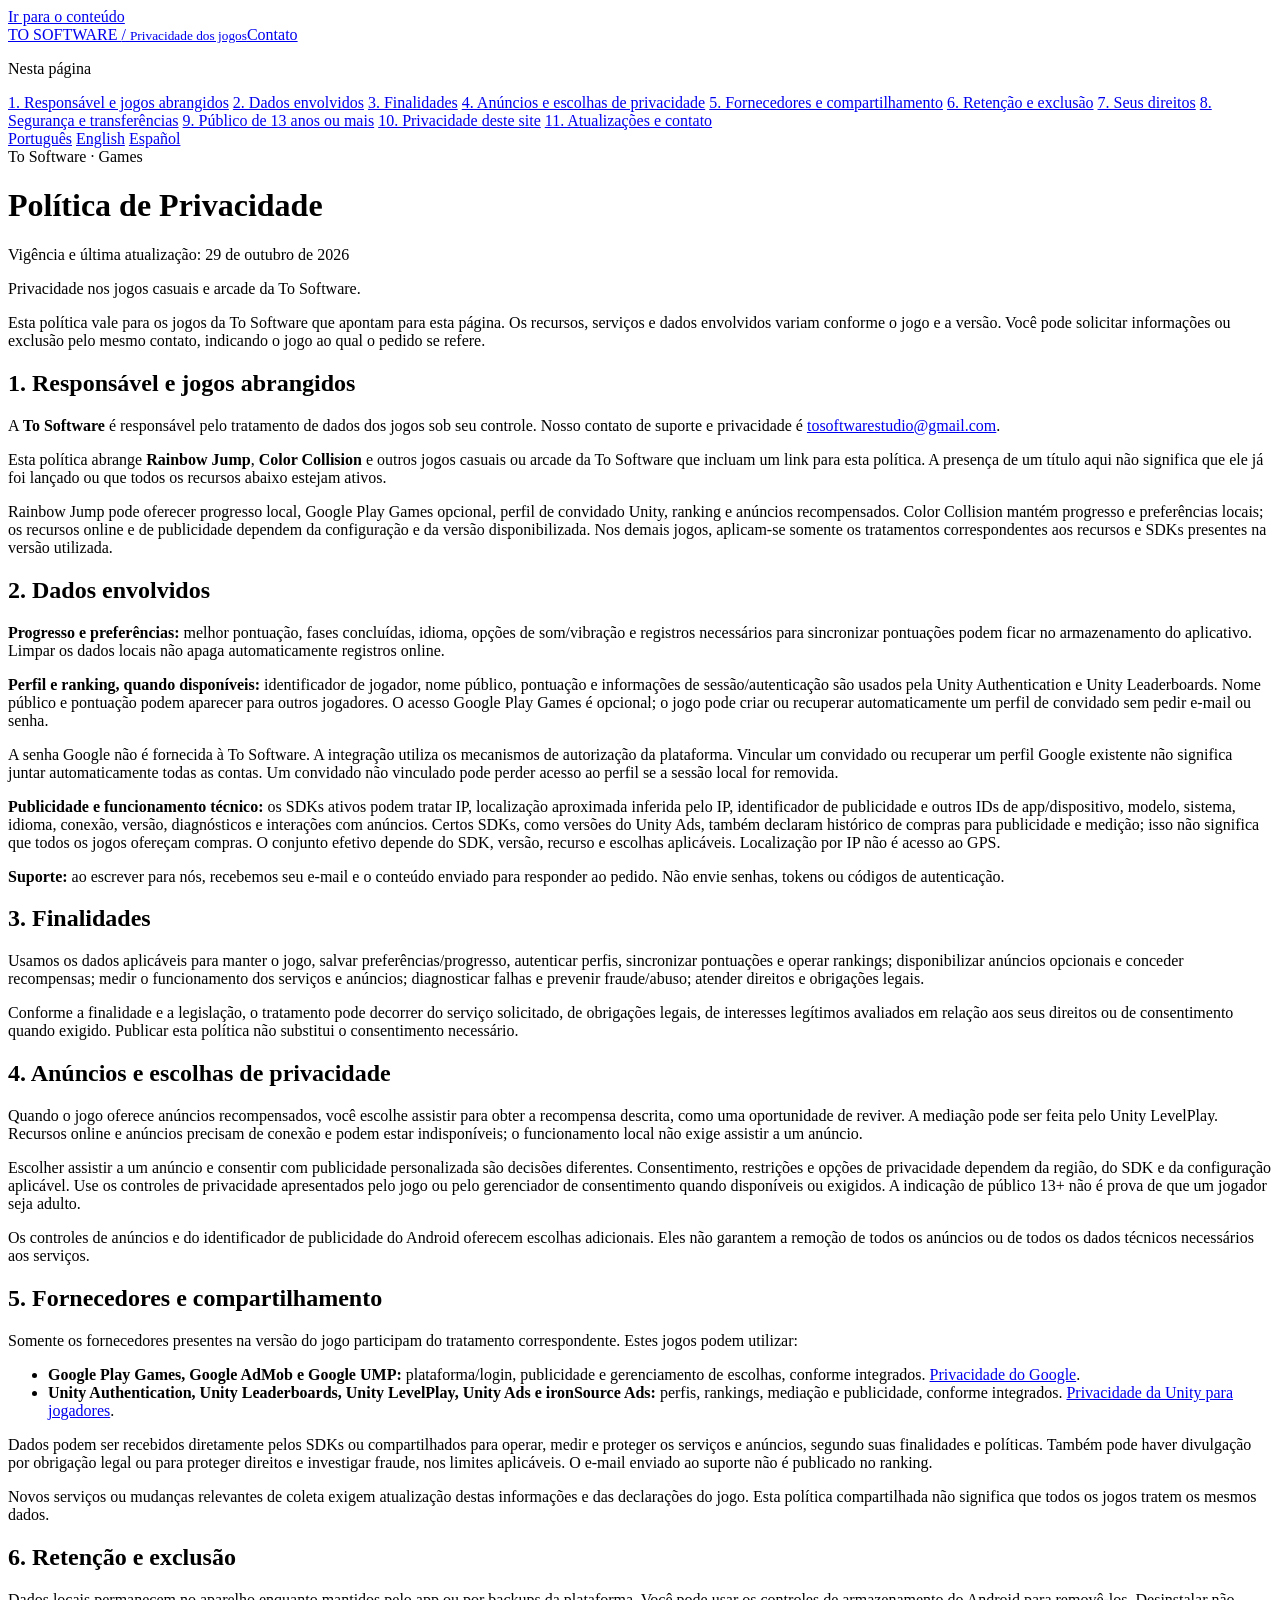
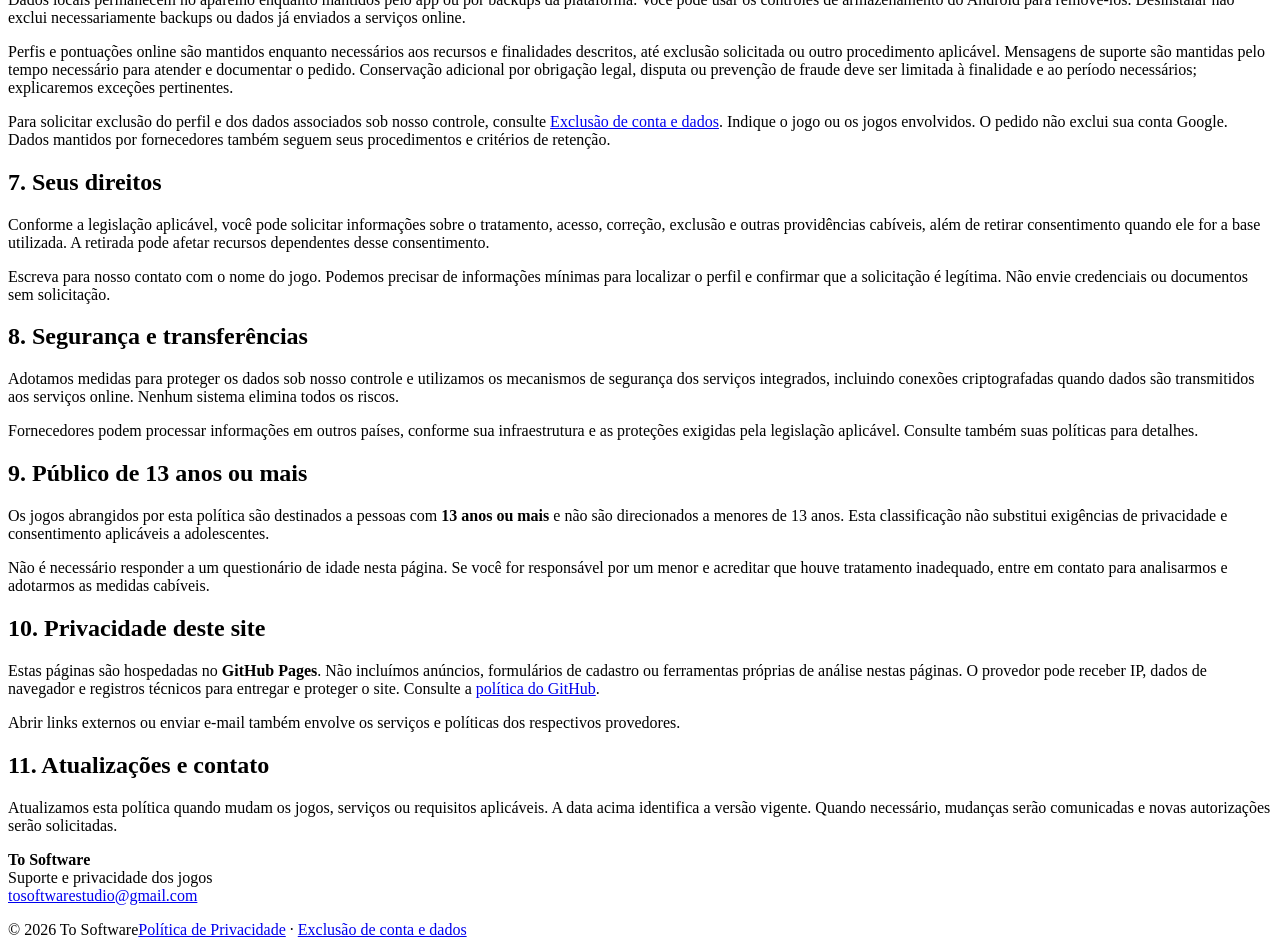
==== commit 5158a83c: "Share localized privacy and deletion pages across To Software games" ====
--- a/index.html
+++ b/index.html
@@ -1 +1,127 @@
-<!doctype html><html lang="pt-BR"><head><meta charset="utf-8"><link rel="canonical" href="https://tosoftwarestudio.github.io/rainbow-jump-privacy/"><meta name="viewport" content="width=device-width,initial-scale=1"><meta name="description" content="Política de Privacidade do Rainbow Jump, da To Software. Informações sobre dados, anúncios, login, ranking e exclusão."><meta name="color-scheme" content="light"><title>Política de Privacidade — Rainbow Jump | To Software</title><style>*{box-sizing:border-box}html{scroll-behavior:smooth;scroll-padding-top:24px}body{margin:0;background:#fafaf8;color:#252936;font:17px/1.75 system-ui,-apple-system,BlinkMacSystemFont,"Segoe UI",sans-serif}a{color:#2854a0;text-underline-offset:4px;overflow-wrap:anywhere}a:hover{color:#a62569}a:focus-visible{outline:3px solid #c9277d;outline-offset:4px}header{border-bottom:1px solid #dddeda;background:#fff}.brand{max-width:1120px;margin:auto;padding:23px 30px;display:flex;justify-content:space-between;gap:20px;align-items:center;font-size:14px}.brand>a{color:#252936;text-decoration:none;font-weight:750;letter-spacing:.03em}.dot{display:inline-block;width:10px;height:10px;border-radius:50%;background:#df3989;margin-right:10px}.layout{max-width:1120px;margin:auto;padding:62px 30px 80px;display:grid;grid-template-columns:200px minmax(0,1fr);gap:62px}aside{font-size:13px}aside nav{position:sticky;top:30px}aside p{color:#686d78;font-size:11px;font-weight:700;letter-spacing:.12em;text-transform:uppercase}aside a{display:block;color:#626878;text-decoration:none;margin:12px 0;line-height:1.6}main{max-width:760px;min-width:0}.eyebrow{font-size:12px;letter-spacing:.13em;text-transform:uppercase;font-weight:700;color:#a62569}h1{font-size:clamp(32px,5vw,48px);line-height:1.15;letter-spacing:-.035em;margin:15px 0 18px;color:#171d2e}h2{font-size:22px;line-height:1.35;letter-spacing:-.02em;margin:0 0 16px}h3{font-size:17px;margin:26px 0 6px}.updated{font-size:13px;color:#697080;margin-bottom:30px}.intro{font-size:19px;line-height:1.7}.summary{padding:20px 24px;background:#f0f1ee;border-left:3px solid #cf367f;margin:28px 0 36px}.summary p{margin:0}section{padding:31px 0;border-top:1px solid #dedfd9}p{margin:0 0 16px}ul,ol{padding-left:24px;margin:12px 0 20px}li{padding-left:3px;margin:7px 0}code{font-size:13px;overflow-wrap:anywhere;background:#edeef0;padding:3px 6px;border-radius:4px}.contact{background:#fff;border:1px solid #dedfd9;padding:24px;border-radius:8px}.button{display:inline-block;background:#202a43;color:white!important;padding:11px 18px;border-radius:6px;text-decoration:none;font-size:15px;font-weight:650}.small{font-size:14px;color:#656c78}footer{max-width:1120px;margin:auto;padding:24px 30px;border-top:1px solid #dedfd9;color:#6c727d;font-size:13px;display:flex;justify-content:space-between;gap:20px;flex-wrap:wrap}@media(max-width:800px){.layout{grid-template-columns:1fr;gap:22px;padding-top:34px}aside nav{position:static;display:flex;gap:8px 18px;flex-wrap:wrap}aside p{width:100%;margin-bottom:0}aside a{margin:0;font-size:12px}h2{font-size:21px}.brand{align-items:flex-start}.intro{font-size:18px}}@media(max-width:420px){.brand,.layout,footer{padding-left:20px;padding-right:20px}body{font-size:16px}.brand{font-size:12px}.summary{padding:16px}h1{font-size:35px}.contact{padding:18px}}@media(prefers-reduced-motion:reduce){html{scroll-behavior:auto}}@media print{body{background:#fff;color:#000;font-size:11pt}aside{display:none}.layout{display:block;padding:20px}main{max-width:none}section{break-inside:avoid}.button{background:none;color:#000!important}header,footer{background:#fff}}</style></head><body><header><div class="brand"><a href="/rainbow-jump-privacy/"><span class="dot" aria-hidden="true"></span>TO SOFTWARE <span aria-hidden="true">/</span> RAINBOW JUMP</a><a href="mailto:tosoftwarestudio@gmail.com">Contato</a></div></header><div class="layout"><aside><nav aria-label="Nesta página"><p>Nesta página</p><a href="#responsavel">1. Sobre esta política</a><a href="#dados">2. Quais dados são tratados</a><a href="#finalidades">3. Para que usamos os dados</a><a href="#anuncios">4. Anúncios recompensados e escolhas</a><a href="#terceiros">5. Serviços de terceiros e compartilhamento</a><a href="#retencao">6. Armazenamento, retenção e exclusão</a><a href="#direitos">7. Seus direitos</a><a href="#seguranca">8. Segurança e transferências internacionais</a><a href="#idade">9. Público adolescente e adulto</a><a href="#pagina">10. Privacidade desta página</a><a href="#alteracoes">11. Alterações e contato</a></nav></aside><main id="conteudo"><div class="eyebrow">Rainbow Jump · Android</div><h1>Política de Privacidade</h1><p class="updated">Vigência e última atualização: <time datetime="2026-10-23">23 de outubro de 2026</time></p><p class="intro">Sua privacidade no Rainbow Jump.</p><div class="summary"><p>O jogo guarda progresso no aparelho, usa serviços Google e Unity para os recursos online e oferece anúncios recompensados. Aqui você encontra os dados envolvidos, as finalidades e os canais para exercer seus direitos.</p></div><section id="responsavel"><h2>1. Sobre esta política</h2><p>Esta Política de Privacidade explica como a <strong>To Software</strong> trata informações relacionadas ao jogo <strong>Rainbow Jump</strong>, para Android, identificado pelo pacote <code>com.ToSoftware.JumpSimulator</code>.</p><p>A To Software é responsável pelas decisões sobre os dados do jogo sob seu controle. Para dúvidas ou solicitações sobre privacidade, escreva para <a href="mailto:tosoftwarestudio@gmail.com">tosoftwarestudio@gmail.com</a>. Os serviços de terceiros também podem tratar dados segundo suas próprias políticas, indicadas abaixo.</p></section><section id="dados"><h2>2. Quais dados são tratados</h2><h3>Progresso e preferências no dispositivo</h3><p>O jogo salva informações como melhor pontuação, preferências de som e registros necessários para sincronizar pontuações. Esses dados ficam no armazenamento do aplicativo. A remoção dos dados do app pode apagar essas informações locais; ela não exclui automaticamente os registros online.</p><h3>Login e ranking online</h3><p>Ao usar o Google Play Games, o jogo obtém identificadores de jogador, nome público de jogador e informações de autenticação necessárias para conectar seu perfil aos serviços Unity Authentication e Unity Leaderboards. Pontuações e a identificação do perfil são enviadas para manter o ranking. O nome público e a pontuação podem ser exibidos a outros jogadores.</p><p>O login com Google Play Games é opcional. Se ele não estiver disponível, não for concluído ou falhar, o jogo tenta conectar automaticamente um perfil de convidado pela Unity Authentication. Esse perfil possui um identificador de jogador, credenciais de sessão guardadas pelo SDK e um nome público gerado para o ranking; não exige que você informe e-mail ou senha. O nome público e as pontuações de convidados também podem aparecer no ranking.</p><p>A senha da sua conta Google não é fornecida à To Software. O jogo usa um código de autorização para o login Google. Ao entrar com Google depois de jogar como convidado, o jogo tenta vincular o perfil; se a conta Google já tiver outro perfil do jogo, recupera esse perfil existente. Jogar localmente continua possível sem conexão. O ranking online precisa de internet e da autenticação automática ou do login Google.</p><p>O perfil de convidado é recuperado pela sessão guardada no aparelho. Limpar os dados do aplicativo ou perder essa sessão pode impedir a recuperação de um perfil de convidado que não tenha sido vinculado ao Google Play Games.</p><h3>Anúncios e dados técnicos</h3><p>Os serviços de publicidade e os serviços online podem receber endereço IP, localização aproximada inferida pelo IP, identificador de publicidade Android e outros identificadores de dispositivo ou aplicativo, modelo do dispositivo, sistema operacional, idioma, informações de conexão, versão do app, diagnósticos e eventos de uso, como carregamento, exibição e interação com anúncios.</p><p>O conjunto de dados depende do serviço utilizado, da versão do app, das configurações do dispositivo e das escolhas de privacidade aplicáveis. A localização aproximada por IP é diferente do acesso ao GPS do aparelho.</p><h3>Contato com o suporte</h3><p>Quando você envia uma mensagem, recebemos seu endereço de e-mail e as informações que decidir incluir, para responder e atender à solicitação. Não envie senhas, códigos de autenticação ou documentos que não tenham sido solicitados.</p></section><section id="finalidades"><h2>3. Para que usamos os dados</h2><ul><li>Manter o jogo, salvar preferências e recuperar a melhor pontuação.</li><li>Autenticar jogadores e sincronizar o perfil e o ranking online.</li><li>Disponibilizar anúncios recompensados, registrar sua conclusão e conceder a recompensa correspondente.</li><li>Medir o funcionamento e o desempenho dos serviços e da publicidade.</li><li>Identificar falhas, prevenir fraude, abuso e tráfego publicitário inválido.</li><li>Responder a solicitações, exercer direitos e cumprir obrigações aplicáveis.</li></ul><p>Conforme a finalidade e a legislação aplicável, o tratamento pode se apoiar na prestação dos serviços solicitados, em obrigações legais, em interesses legítimos avaliados em relação aos direitos do titular ou no consentimento, quando exigido. A disponibilização desta política não substitui uma autorização ou consentimento necessário.</p></section><section id="anuncios"><h2>4. Anúncios recompensados e escolhas</h2><p>Rainbow Jump utiliza anúncios recompensados: o jogador pode escolher assistir a um anúncio para obter uma vantagem no jogo, como uma oportunidade de reviver. A seleção e a entrega dos anúncios são mediadas pelo Unity LevelPlay.</p><p>Participar de um anúncio recompensado e consentir com publicidade personalizada são decisões distintas. As redes podem usar dados para selecionar anúncios, medir resultados e prevenir fraude. A personalização está sujeita às escolhas do usuário, às configurações dos serviços e às exigências aplicáveis.</p><p>Você pode consultar os controles de publicidade e redefinir ou excluir o identificador de publicidade nas configurações do Android, conforme os recursos da sua versão do sistema. Essas escolhas não garantem a eliminação de todos os anúncios ou de todos os dados técnicos necessários aos serviços. Os fornecedores abaixo disponibilizam informações e canais adicionais para exercer escolhas e direitos.</p></section><section id="terceiros"><h2>5. Serviços de terceiros e compartilhamento</h2><p>Dados são transmitidos a fornecedores quando necessário para autenticação, ranking, hospedagem, publicidade, medição, diagnóstico e proteção dos serviços. Algumas informações são coletadas diretamente pelos componentes desses fornecedores. Os parceiros publicitários podem compartilhá-las com participantes da entrega e medição de anúncios, conforme suas políticas.</p><ul><li><strong>Google Play Games e Google AdMob:</strong> autenticação de jogador, serviços da plataforma e demanda publicitária. <a href="https://policies.google.com/privacy">Política de Privacidade do Google</a>.</li><li><strong>Unity Authentication, Unity Leaderboards, Unity LevelPlay, Unity Ads e ironSource Ads:</strong> perfil online, ranking, mediação e publicidade. <a href="https://unity.com/legal/game-player-and-app-user-privacy-policy">Política da Unity para jogadores e usuários de apps</a>.</li></ul><p>Também podemos compartilhar informações quando houver obrigação legal, determinação válida de autoridade ou necessidade de proteger direitos e investigar fraude, respeitando os limites legais. Não publicamos seu e-mail de suporte no ranking.</p></section><section id="retencao"><h2>6. Armazenamento, retenção e exclusão</h2><p>Os dados locais permanecem no dispositivo enquanto forem mantidos pelo aplicativo ou por mecanismos de backup da plataforma. Você pode removê-los usando os controles do Android. Desinstalar o jogo não elimina necessariamente backups da plataforma nem dados já enviados a serviços online.</p><p>Os dados do perfil e do ranking são mantidos enquanto necessários para os recursos online e para as finalidades descritas nesta política, até sua exclusão mediante solicitação ou outro procedimento aplicável. Mensagens de suporte são mantidas pelo tempo necessário para atender à demanda e documentar sua resolução.</p><p>Informações podem ser conservadas por mais tempo quando necessário para cumprir obrigações legais, tratar disputas ou prevenir fraude. Os dados mantidos pelos fornecedores seguem também os critérios de retenção e os canais de exclusão de cada fornecedor. Registros agregados que deixem de identificar pessoas podem ser conservados para estatísticas.</p><p>Para solicitar a exclusão de seu perfil do Rainbow Jump e dos dados associados sob nosso controle, use a <a href="/rainbow-jump-privacy/exclusao-de-dados/">página de solicitação de exclusão de dados</a> ou envie um e-mail para <a href="mailto:tosoftwarestudio@gmail.com?subject=Rainbow%20Jump%20-%20Exclus%C3%A3o%20de%20dados">tosoftwarestudio@gmail.com</a>. Poderemos pedir informações mínimas para localizar o perfil e confirmar que a solicitação é legítima. Informaremos o andamento e eventuais retenções justificadas, observando os prazos aplicáveis.</p><p>A exclusão do perfil do jogo não exclui sua conta Google. Se você voltar a usar o login depois da exclusão, os serviços poderão criar um novo perfil.</p></section><section id="direitos"><h2>7. Seus direitos</h2><p>Conforme a legislação aplicável, incluindo a Lei Geral de Proteção de Dados brasileira (LGPD), você pode solicitar confirmação de tratamento, acesso aos dados, correção, informações sobre compartilhamento, portabilidade quando cabível, anonimização, bloqueio ou exclusão nas hipóteses previstas, além de revogar consentimento ou se opor a determinados tratamentos.</p><p>Envie sua solicitação para <a href="mailto:tosoftwarestudio@gmail.com">tosoftwarestudio@gmail.com</a>, identificando o jogo e o direito que deseja exercer. A confirmação de identidade deve se limitar ao necessário. Quando a demanda envolver dados administrados diretamente por um fornecedor, explicaremos o encaminhamento adequado. Você também pode apresentar reclamações à autoridade de proteção de dados competente.</p></section><section id="seguranca"><h2>8. Segurança e transferências internacionais</h2><p>Adotamos cuidados técnicos e organizacionais compatíveis com os serviços utilizados para reduzir acesso não autorizado, alteração e divulgação indevida. Os serviços online utilizam mecanismos de autenticação e conexões protegidas para transmissão de dados. Nenhum sistema oferece segurança absoluta.</p><p>Os fornecedores podem processar ou armazenar informações fora do seu país. Quando houver transferência internacional, o tratamento deve observar os mecanismos de proteção exigidos pela legislação aplicável e as condições de proteção descritas pelos fornecedores.</p></section><section id="idade"><h2>9. Público adolescente e adulto</h2><p>Rainbow Jump é destinado a pessoas com <strong>13 anos ou mais</strong> e não é direcionado a crianças menores de 13 anos. As exigências de autorização e consentimento para adolescentes podem variar conforme o país e a finalidade do tratamento.</p><p>Se você for responsável por um menor e acreditar que houve tratamento inadequado de seus dados, entre em contato para analisarmos a situação e adotarmos as medidas cabíveis.</p></section><section id="pagina"><h2>10. Privacidade desta página</h2><p>Esta página da política não contém anúncios, formulários de cadastro nem ferramentas próprias de análise de audiência. O provedor de hospedagem pode receber endereço IP, dados do navegador e registros técnicos necessários para entregar e proteger o site.</p><p>Os links externos levam aos serviços indicados. Ao abrir esses sites ou enviar um e-mail, aplicam-se também as políticas dos respectivos provedores.</p></section><section id="alteracoes"><h2>11. Alterações e contato</h2><p>Esta política pode ser atualizada para refletir mudanças no jogo, nos serviços ou nas exigências aplicáveis. A data no início da página identifica a versão vigente. Alterações que exijam comunicação ou nova autorização serão tratadas conforme as exigências aplicáveis.</p><div class="contact"><p><strong>To Software</strong><br>Responsável pelo Rainbow Jump<br><a href="mailto:tosoftwarestudio@gmail.com">tosoftwarestudio@gmail.com</a></p><a class="button" href="mailto:tosoftwarestudio@gmail.com?subject=Rainbow%20Jump%20-%20Privacidade">Entrar em contato</a></div></section></main></div><footer><span>© 2026 To Software</span><span><a href="/rainbow-jump-privacy/">Política de Privacidade</a> · <a href="/rainbow-jump-privacy/exclusao-de-dados/">Exclusão de dados</a></span></footer></body></html>+<!doctype html>
+<html lang="pt-BR">
+<head>
+<meta charset="utf-8">
+<meta name="viewport" content="width=device-width,initial-scale=1">
+<meta name="description" content="Privacidade nos jogos casuais e arcade da To Software.">
+<meta name="color-scheme" content="light">
+<meta name="referrer" content="no-referrer">
+<link rel="canonical" href="https://tosoftwarestudio.github.io/rainbow-jump-privacy/">
+<link rel="alternate" hreflang="pt-BR" href="https://tosoftwarestudio.github.io/rainbow-jump-privacy/">
+<link rel="alternate" hreflang="en-US" href="https://tosoftwarestudio.github.io/rainbow-jump-privacy/en/">
+<link rel="alternate" hreflang="es" href="https://tosoftwarestudio.github.io/rainbow-jump-privacy/es/">
+<link rel="stylesheet" href="/rainbow-jump-privacy/assets/style.css">
+<title>Política de Privacidade — To Software</title>
+</head>
+<body>
+<a class="skip" href="#conteudo">Ir para o conteúdo</a>
+<header><div class="brand"><a href="/rainbow-jump-privacy/"><span class="dot" aria-hidden="true"></span>TO SOFTWARE <span aria-hidden="true">/</span> <small>Privacidade dos jogos</small></a><a href="mailto:tosoftwarestudio@gmail.com">Contato</a></div></header>
+<div class="layout">
+<aside><nav aria-label="Nesta página"><p>Nesta página</p><a href="#responsavel">1. Responsável e jogos abrangidos</a>
+<a href="#dados">2. Dados envolvidos</a>
+<a href="#finalidades">3. Finalidades</a>
+<a href="#anuncios">4. Anúncios e escolhas de privacidade</a>
+<a href="#terceiros">5. Fornecedores e compartilhamento</a>
+<a href="#retencao">6. Retenção e exclusão</a>
+<a href="#direitos">7. Seus direitos</a>
+<a href="#seguranca">8. Segurança e transferências</a>
+<a href="#idade">9. Público de 13 anos ou mais</a>
+<a href="#pagina">10. Privacidade deste site</a>
+<a href="#alteracoes">11. Atualizações e contato</a></nav></aside>
+<main id="conteudo">
+<nav class="languages" aria-label="Language / Idioma"><a href="/rainbow-jump-privacy/" lang="pt-BR" hreflang="pt-BR" aria-current="page">Português</a>
+<a href="/rainbow-jump-privacy/en/" lang="en-US" hreflang="en-US">English</a>
+<a href="/rainbow-jump-privacy/es/" lang="es" hreflang="es">Español</a></nav>
+<div class="eyebrow">To Software · Games</div>
+<h1>Política de Privacidade</h1>
+<p class="updated">Vigência e última atualização: <time datetime="2026-10-29">29 de outubro de 2026</time></p>
+<p class="intro">Privacidade nos jogos casuais e arcade da To Software.</p>
+<div class="summary"><p>Esta política vale para os jogos da To Software que apontam para esta página. Os recursos, serviços e dados envolvidos variam conforme o jogo e a versão. Você pode solicitar informações ou exclusão pelo mesmo contato, indicando o jogo ao qual o pedido se refere.</p></div>
+
+<section id="responsavel">
+<h2>1. Responsável e jogos abrangidos</h2>
+<div>
+<p>A <strong>To Software</strong> é responsável pelo tratamento de dados dos jogos sob seu controle. Nosso contato de suporte e privacidade é <a href="mailto:tosoftwarestudio@gmail.com">tosoftwarestudio@gmail.com</a>.</p>
+<p>Esta política abrange <strong>Rainbow Jump</strong>, <strong>Color Collision</strong> e outros jogos casuais ou arcade da To Software que incluam um link para esta política. A presença de um título aqui não significa que ele já foi lançado ou que todos os recursos abaixo estejam ativos.</p>
+<p>Rainbow Jump pode oferecer progresso local, Google Play Games opcional, perfil de convidado Unity, ranking e anúncios recompensados. Color Collision mantém progresso e preferências locais; os recursos online e de publicidade dependem da configuração e da versão disponibilizada. Nos demais jogos, aplicam-se somente os tratamentos correspondentes aos recursos e SDKs presentes na versão utilizada.</p>
+</div>
+</section>
+<section id="dados">
+<h2>2. Dados envolvidos</h2>
+<div>
+<p><strong>Progresso e preferências:</strong> melhor pontuação, fases concluídas, idioma, opções de som/vibração e registros necessários para sincronizar pontuações podem ficar no armazenamento do aplicativo. Limpar os dados locais não apaga automaticamente registros online.</p>
+<p><strong>Perfil e ranking, quando disponíveis:</strong> identificador de jogador, nome público, pontuação e informações de sessão/autenticação são usados pela Unity Authentication e Unity Leaderboards. Nome público e pontuação podem aparecer para outros jogadores. O acesso Google Play Games é opcional; o jogo pode criar ou recuperar automaticamente um perfil de convidado sem pedir e-mail ou senha.</p>
+<p>A senha Google não é fornecida à To Software. A integração utiliza os mecanismos de autorização da plataforma. Vincular um convidado ou recuperar um perfil Google existente não significa juntar automaticamente todas as contas. Um convidado não vinculado pode perder acesso ao perfil se a sessão local for removida.</p>
+<p><strong>Publicidade e funcionamento técnico:</strong> os SDKs ativos podem tratar IP, localização aproximada inferida pelo IP, identificador de publicidade e outros IDs de app/dispositivo, modelo, sistema, idioma, conexão, versão, diagnósticos e interações com anúncios. Certos SDKs, como versões do Unity Ads, também declaram histórico de compras para publicidade e medição; isso não significa que todos os jogos ofereçam compras. O conjunto efetivo depende do SDK, versão, recurso e escolhas aplicáveis. Localização por IP não é acesso ao GPS.</p>
+<p><strong>Suporte:</strong> ao escrever para nós, recebemos seu e-mail e o conteúdo enviado para responder ao pedido. Não envie senhas, tokens ou códigos de autenticação.</p>
+</div>
+</section>
+<section id="finalidades">
+<h2>3. Finalidades</h2>
+<div>
+<p>Usamos os dados aplicáveis para manter o jogo, salvar preferências/progresso, autenticar perfis, sincronizar pontuações e operar rankings; disponibilizar anúncios opcionais e conceder recompensas; medir o funcionamento dos serviços e anúncios; diagnosticar falhas e prevenir fraude/abuso; atender direitos e obrigações legais.</p>
+<p>Conforme a finalidade e a legislação, o tratamento pode decorrer do serviço solicitado, de obrigações legais, de interesses legítimos avaliados em relação aos seus direitos ou de consentimento quando exigido. Publicar esta política não substitui o consentimento necessário.</p>
+</div>
+</section>
+<section id="anuncios">
+<h2>4. Anúncios e escolhas de privacidade</h2>
+<div>
+<p>Quando o jogo oferece anúncios recompensados, você escolhe assistir para obter a recompensa descrita, como uma oportunidade de reviver. A mediação pode ser feita pelo Unity LevelPlay. Recursos online e anúncios precisam de conexão e podem estar indisponíveis; o funcionamento local não exige assistir a um anúncio.</p>
+<p>Escolher assistir a um anúncio e consentir com publicidade personalizada são decisões diferentes. Consentimento, restrições e opções de privacidade dependem da região, do SDK e da configuração aplicável. Use os controles de privacidade apresentados pelo jogo ou pelo gerenciador de consentimento quando disponíveis ou exigidos. A indicação de público 13+ não é prova de que um jogador seja adulto.</p>
+<p>Os controles de anúncios e do identificador de publicidade do Android oferecem escolhas adicionais. Eles não garantem a remoção de todos os anúncios ou de todos os dados técnicos necessários aos serviços.</p>
+</div>
+</section>
+<section id="terceiros">
+<h2>5. Fornecedores e compartilhamento</h2>
+<div>
+<div class="text-block">Somente os fornecedores presentes na versão do jogo participam do tratamento correspondente. Estes jogos podem utilizar: <ul><li><strong>Google Play Games, Google AdMob e Google UMP:</strong> plataforma/login, publicidade e gerenciamento de escolhas, conforme integrados. <a href="https://policies.google.com/privacy">Privacidade do Google</a>.</li><li><strong>Unity Authentication, Unity Leaderboards, Unity LevelPlay, Unity Ads e ironSource Ads:</strong> perfis, rankings, mediação e publicidade, conforme integrados. <a href="https://unity.com/legal/game-player-and-app-user-privacy-policy">Privacidade da Unity para jogadores</a>.</li></ul></div>
+<p>Dados podem ser recebidos diretamente pelos SDKs ou compartilhados para operar, medir e proteger os serviços e anúncios, segundo suas finalidades e políticas. Também pode haver divulgação por obrigação legal ou para proteger direitos e investigar fraude, nos limites aplicáveis. O e-mail enviado ao suporte não é publicado no ranking.</p>
+<p>Novos serviços ou mudanças relevantes de coleta exigem atualização destas informações e das declarações do jogo. Esta política compartilhada não significa que todos os jogos tratem os mesmos dados.</p>
+</div>
+</section>
+<section id="retencao">
+<h2>6. Retenção e exclusão</h2>
+<div>
+<p>Dados locais permanecem no aparelho enquanto mantidos pelo app ou por backups da plataforma. Você pode usar os controles de armazenamento do Android para removê-los. Desinstalar não exclui necessariamente backups ou dados já enviados a serviços online.</p>
+<p>Perfis e pontuações online são mantidos enquanto necessários aos recursos e finalidades descritos, até exclusão solicitada ou outro procedimento aplicável. Mensagens de suporte são mantidas pelo tempo necessário para atender e documentar o pedido. Conservação adicional por obrigação legal, disputa ou prevenção de fraude deve ser limitada à finalidade e ao período necessários; explicaremos exceções pertinentes.</p>
+<p>Para solicitar exclusão do perfil e dos dados associados sob nosso controle, consulte <a href="/rainbow-jump-privacy/exclusao-de-dados/">Exclusão de conta e dados</a>. Indique o jogo ou os jogos envolvidos. O pedido não exclui sua conta Google. Dados mantidos por fornecedores também seguem seus procedimentos e critérios de retenção.</p>
+</div>
+</section>
+<section id="direitos">
+<h2>7. Seus direitos</h2>
+<div>
+<p>Conforme a legislação aplicável, você pode solicitar informações sobre o tratamento, acesso, correção, exclusão e outras providências cabíveis, além de retirar consentimento quando ele for a base utilizada. A retirada pode afetar recursos dependentes desse consentimento.</p>
+<p>Escreva para nosso contato com o nome do jogo. Podemos precisar de informações mínimas para localizar o perfil e confirmar que a solicitação é legítima. Não envie credenciais ou documentos sem solicitação.</p>
+</div>
+</section>
+<section id="seguranca">
+<h2>8. Segurança e transferências</h2>
+<div>
+<p>Adotamos medidas para proteger os dados sob nosso controle e utilizamos os mecanismos de segurança dos serviços integrados, incluindo conexões criptografadas quando dados são transmitidos aos serviços online. Nenhum sistema elimina todos os riscos.</p>
+<p>Fornecedores podem processar informações em outros países, conforme sua infraestrutura e as proteções exigidas pela legislação aplicável. Consulte também suas políticas para detalhes.</p>
+</div>
+</section>
+<section id="idade">
+<h2>9. Público de 13 anos ou mais</h2>
+<div>
+<p>Os jogos abrangidos por esta política são destinados a pessoas com <strong>13 anos ou mais</strong> e não são direcionados a menores de 13 anos. Esta classificação não substitui exigências de privacidade e consentimento aplicáveis a adolescentes.</p>
+<p>Não é necessário responder a um questionário de idade nesta página. Se você for responsável por um menor e acreditar que houve tratamento inadequado, entre em contato para analisarmos e adotarmos as medidas cabíveis.</p>
+</div>
+</section>
+<section id="pagina">
+<h2>10. Privacidade deste site</h2>
+<div>
+<p>Estas páginas são hospedadas no <strong>GitHub Pages</strong>. Não incluímos anúncios, formulários de cadastro ou ferramentas próprias de análise nestas páginas. O provedor pode receber IP, dados de navegador e registros técnicos para entregar e proteger o site. Consulte a <a href="https://docs.github.com/en/site-policy/privacy-policies/github-general-privacy-statement">política do GitHub</a>.</p>
+<p>Abrir links externos ou enviar e-mail também envolve os serviços e políticas dos respectivos provedores.</p>
+</div>
+</section>
+<section id="alteracoes">
+<h2>11. Atualizações e contato</h2>
+<div id="contact" class="contact">
+<p>Atualizamos esta política quando mudam os jogos, serviços ou requisitos aplicáveis. A data acima identifica a versão vigente. Quando necessário, mudanças serão comunicadas e novas autorizações serão solicitadas.</p>
+<p><strong>To Software</strong><br>Suporte e privacidade dos jogos<br><a href="mailto:tosoftwarestudio@gmail.com">tosoftwarestudio@gmail.com</a></p>
+</div>
+</section>
+</main></div>
+<footer><span>© 2026 To Software</span><span><a href="/rainbow-jump-privacy/">Política de Privacidade</a> · <a href="/rainbow-jump-privacy/exclusao-de-dados/">Exclusão de conta e dados</a></span></footer>
+</body></html>
